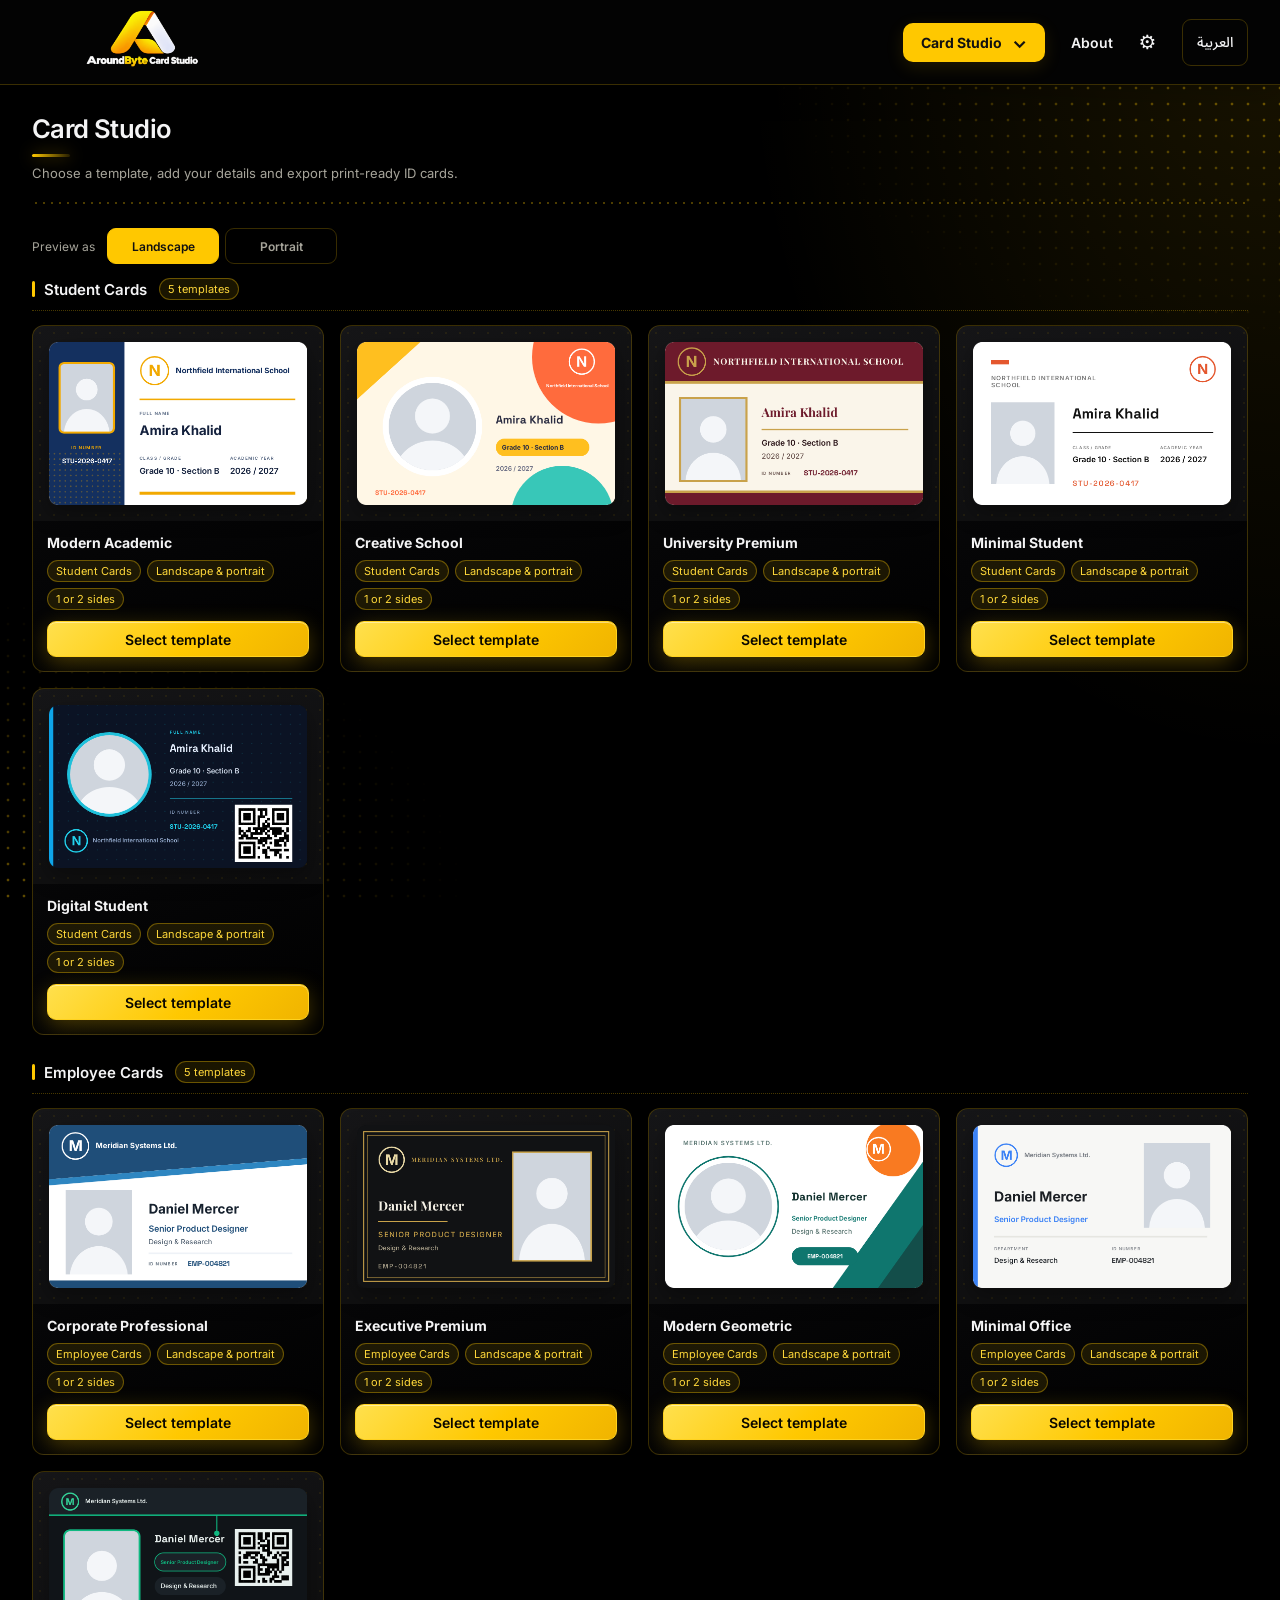
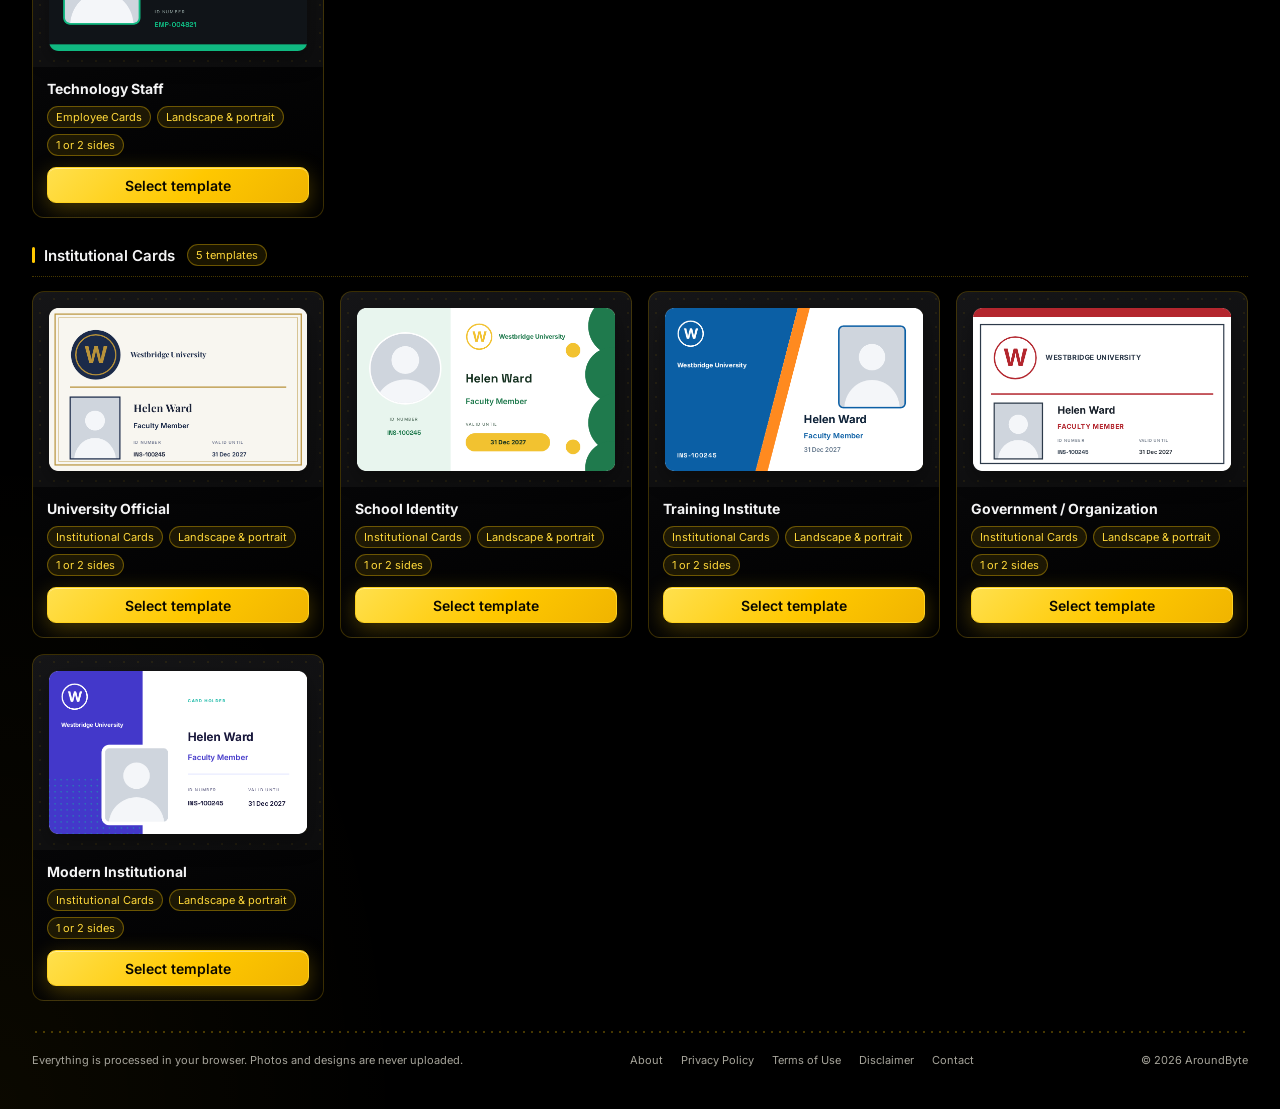
==== index.html @ 1f40f28d "Initial release of AroundByte Card Studio" ====
<!doctype html>
<html lang="en" dir="ltr">
<head>
<meta charset="utf-8">
<meta name="viewport" content="width=device-width,initial-scale=1">
<title>AroundByte Card Studio</title>
<meta name="description" content="Design professional student, employee and institutional ID cards in your browser. Export print-ready PDF and PNG at 300 DPI.">
<link rel="canonical" href="https://cardstudio.aroundbyte.com/">
<meta property="og:type" content="website"><meta property="og:site_name" content="AroundByte Card Studio">
<meta property="og:title" content="AroundByte Card Studio"><meta property="og:description" content="Design professional identity cards in your browser.">
<link rel="icon" href="assets/aroundbyte-mark.png">
<link rel="stylesheet" href="css/app.css">
<link rel="stylesheet" href="css/studio.css">
<script>try{var th=localStorage.getItem('abcs-theme');if(th)document.documentElement.dataset.theme=th;var lg=localStorage.getItem('abcs-lang');if(lg==='ar'){document.documentElement.lang='ar';document.documentElement.dir='rtl'}}catch(e){}</script>
</head>
<body>
<div class="app">
  <header class="site-header">
    <a class="brand" href="#gallery" aria-label="AroundByte Card Studio — Home">
      <img class="brand-logo" src="assets/aroundbyte-mark.png" alt="AroundByte Card Studio">
    </a>
    <nav class="primary-nav" aria-label="Main navigation">
      <details class="tools-dropdown" id="toolsDropdown">
        <summary id="menuLabel">Card Studio <span class="chevron" aria-hidden="true">⌄</span></summary>
        <nav id="nav" aria-label="Card Studio"></nav>
      </details>
      <a href="about.html" id="aboutNav">About</a>
      
      <a href="#settings" id="settingsNav" aria-label="Settings" title="Settings">⚙</a>
      <button id="lang" class="btn ghost"></button>
    </nav>
  </header>
  <main>
    <header class="top"><div class="top-copy"><h1 id="title"></h1><p id="desc"></p></div></header>
    <section id="view"></section>
    <footer class="app-footer">
      <span id="privacy"></span>
      <nav class="app-footer-links" aria-label="Legal and support">
        <a href="about.html" id="footerAbout">About</a>
        <a href="privacy.html" id="footerPrivacy">Privacy Policy</a>
        <a href="terms.html" id="footerTerms">Terms of Use</a>
        <a href="disclaimer.html" id="footerDisclaimer">Disclaimer</a>
        <a href="contact.html" id="footerContact">Contact</a>
      </nav>
      <span>© <span id="footerYear"></span> AroundByte</span>
    </footer>
  </main>
</div>
<dialog id="dlg"></dialog>
<div id="toast" role="status" aria-live="polite"></div>
<script src="vendor/qrcode.js"></script>
<script src="vendor/pdf-lib.min.js"></script>
<script src="vendor/jszip.min.js"></script>
<script type="module" src="js/app.js"></script>
</body>
</html>
---- css/app.css ----
/* ==========================================================================
   AroundByte design system (reused from AroundByte PDF) · Card Studio
   Identity: pure black + signature yellow + halftone dots (from the tool cards)
   Sections: 1 Fonts · 2 Tokens · 3 Base · 4 Layout · 5 Navigation · 6 Header
             7 Panels · 8 Forms & buttons · 9 Drop zone · 10 Lists & cards
             11 Home tiles · 12 Dialogs · 13 Image editor · 14 Footer
             15 Responsive · 16 Reduced motion
   ========================================================================== */

/* 1 · Fonts */
@font-face{font-family:Inter;font-weight:400;src:url(../assets/fonts/Inter-Regular.ttf)}
@font-face{font-family:Inter;font-weight:500;src:url(../assets/fonts/Inter-Medium.ttf)}
@font-face{font-family:Inter;font-weight:600;src:url(../assets/fonts/Inter-SemiBold.ttf)}
@font-face{font-family:Inter;font-weight:700;src:url(../assets/fonts/Inter-Bold.ttf)}
@font-face{font-family:"Noto Sans Arabic";font-weight:400;src:url(../assets/fonts/NotoSansArabic-Regular.ttf)}
@font-face{font-family:"Noto Sans Arabic";font-weight:500;src:url(../assets/fonts/NotoSansArabic-Medium.ttf)}
@font-face{font-family:"Noto Sans Arabic";font-weight:600;src:url(../assets/fonts/NotoSansArabic-SemiBold.ttf)}
@font-face{font-family:"Noto Sans Arabic";font-weight:700;src:url(../assets/fonts/NotoSansArabic-Bold.ttf)}

/* 2 · Tokens (dark = default, light = override) */
:root{
  --bg:#000;--s1:#08080a;--s2:#101012;
  --line:#23200f;--line-strong:#4a3f0c;
  --tx:#f4f4f5;--mu:#a6a49a;
  --y:#ffc800;--y-bright:#ffd83a;--yd:rgba(255,200,0,.07);
  --err:#ff6b6b;--ok:#5ad19a;
  --r:12px;--sp:8px;

  --gold-edge:rgba(255,200,0,.22);
  --gold-glow:rgba(255,200,0,.10);
  --dot:rgba(255,200,0,.55);
  --dot-soft:rgba(255,200,0,.32);
  --dots:radial-gradient(circle,var(--dot) 1.15px,transparent 1.7px);
  --dots-soft:radial-gradient(circle,var(--dot-soft) 1px,transparent 1.5px);

  --side-bg:#030303;
  --panel-bg:linear-gradient(160deg,#0d0d0f 0%,#050506 55%,#000 100%);
  --panel-shadow:0 18px 44px rgba(0,0,0,.55),inset 0 1px rgba(255,200,0,.05);
  --field-bg:#000;
  --btn-bg:linear-gradient(180deg,#141416,#0a0a0b);
  --btn-pri-fg:#0a0800;
  --list-bg:#000;
  --row-bg:#060607;
  --empty-bg:#030303;
  --card-bg:linear-gradient(150deg,#0e0e10,#030303);
  --thumb-bg:linear-gradient(145deg,#1a1a1d,#000);
  --dz-bg:#020202;
  --dz-bg-hover:#050400;
  --prog-bg:#17150a;
  --dialog-bg:#050506;
  --toast-bg:#0a0a0b;
  --backdrop:rgba(0,0,0,.82);
  --scroll:#4a3f0c;

  font-family:Inter,"Noto Sans Arabic",system-ui,sans-serif;
  font-size:14px;color:var(--tx);background:var(--bg);color-scheme:dark;
}
:root[data-theme=light]{
  --bg:#f6f6f7;--s1:#fff;--s2:#efeff1;--line:#dcdce0;--line-strong:#cdb96a;
  --tx:#16161a;--mu:#62626b;
  --y:#e6b000;--y-bright:#f2c200;--yd:#fff6d6;
  --gold-edge:rgba(190,140,0,.30);--gold-glow:rgba(255,200,0,.14);
  --dot:rgba(214,160,0,.50);--dot-soft:rgba(214,160,0,.28);
  --side-bg:linear-gradient(180deg,#fff,#f6f6f8 72%,#f1f1f4);
  --panel-bg:#fff;--panel-shadow:0 12px 32px rgba(0,0,0,.06);
  --field-bg:#fff;--btn-bg:linear-gradient(180deg,#fff,#f1f1f3);
  --list-bg:#fff;--row-bg:rgba(255,255,255,.75);--empty-bg:#fff;
  --card-bg:#fff;--thumb-bg:linear-gradient(145deg,#f0f0f2,#fff);
  --dz-bg:#fff;--dz-bg-hover:#fffbe8;--prog-bg:#ececef;
  --dialog-bg:#fff;--toast-bg:#fff;--backdrop:rgba(0,0,0,.45);--scroll:#cdb96a;
  color-scheme:light;
}

/* 3 · Base */
*{box-sizing:border-box;margin:0;scrollbar-color:var(--scroll) transparent}
html{background:var(--bg);scroll-behavior:smooth}
body{
  min-height:100vh;color:var(--tx);
  -webkit-font-smoothing:antialiased;text-rendering:optimizeLegibility;
  background:
    radial-gradient(ellipse 60% 40% at 100% 0%,var(--gold-glow),transparent 70%),
    radial-gradient(ellipse 45% 35% at 0% 100%,rgba(255,200,0,.045),transparent 70%),
    var(--bg);
}
/* halftone dots: top corner + bottom corner of the screen */
body::before,body::after{content:"";position:fixed;pointer-events:none;z-index:0;background-image:var(--dots);background-size:16px 16px}
body::before{
  top:0;right:0;width:min(520px,60vw);height:340px;
  -webkit-mask-image:radial-gradient(ellipse at 100% 0%,#000 0%,transparent 72%);
          mask-image:radial-gradient(ellipse at 100% 0%,#000 0%,transparent 72%);
}
body::after{
  bottom:0;left:0;width:min(460px,55vw);height:300px;opacity:.7;
  -webkit-mask-image:radial-gradient(ellipse at 0% 100%,#000 0%,transparent 72%);
          mask-image:radial-gradient(ellipse at 0% 100%,#000 0%,transparent 72%);
}
[dir=rtl] body::before{right:auto;left:0;-webkit-mask-image:radial-gradient(ellipse at 0% 0%,#000 0%,transparent 72%);mask-image:radial-gradient(ellipse at 0% 0%,#000 0%,transparent 72%)}
[dir=rtl] body::after{left:auto;right:0;-webkit-mask-image:radial-gradient(ellipse at 100% 100%,#000 0%,transparent 72%);mask-image:radial-gradient(ellipse at 100% 100%,#000 0%,transparent 72%)}
button,input,select,textarea{font:inherit}
button{-webkit-tap-highlight-color:transparent}
:focus-visible{outline:2px solid var(--y);outline-offset:2px}
::selection{background:rgba(255,200,0,.35);color:var(--tx)}
::-webkit-scrollbar{width:10px;height:10px}
::-webkit-scrollbar-thumb{background:var(--scroll);border-radius:99px;border:2px solid var(--bg)}
::-webkit-scrollbar-thumb:hover{background:var(--y)}

/* 4 · Layout */
.app{display:flex;flex-direction:column;min-height:100vh;position:relative;z-index:1;isolation:isolate}
main{width:100%;max-width:1800px;margin:0 auto;padding:20px clamp(18px,2.5vw,42px) 40px;min-width:0;display:flex;flex:1;flex-direction:column;min-height:0}
.site-header{position:relative;z-index:5;display:flex;align-items:center;justify-content:space-between;gap:24px;width:100%;padding:10px clamp(18px,2.5vw,42px);min-height:78px;background:var(--side-bg);border-bottom:1px solid var(--gold-edge);box-shadow:0 8px 28px rgba(0,0,0,.22)}
.brand{display:flex;align-items:center;flex:none;text-decoration:none;color:inherit}
.brand-logo{display:block;width:220px;max-width:27vw;height:auto;max-height:64px;object-fit:contain}
.primary-nav{display:flex;align-items:center;justify-content:flex-end;gap:clamp(12px,2vw,28px);min-width:0}
.primary-nav>a{color:var(--tx);text-decoration:none;font-weight:600;white-space:nowrap;transition:color .18s}
.primary-nav>a:hover{color:var(--y)}
.primary-nav #settingsNav{font-size:20px;line-height:1}
.primary-nav #lang{white-space:nowrap;border-color:var(--gold-edge)}
.tools-dropdown{position:relative;flex:none}
.tools-dropdown>summary{display:flex;align-items:center;gap:10px;list-style:none;cursor:pointer;padding:11px 18px;border-radius:10px;background:var(--y);color:#111;font-weight:700;white-space:nowrap;box-shadow:0 5px 18px rgba(255,200,0,.12)}
.tools-dropdown>summary::-webkit-details-marker{display:none}
.tools-dropdown[open]>summary{background:var(--y-bright)}
.chevron{font-size:19px;line-height:12px;transition:transform .18s}
.tools-dropdown[open] .chevron{transform:rotate(180deg)}
#nav{position:absolute;top:calc(100% + 12px);inset-inline-start:0;display:grid;grid-template-columns:repeat(4,minmax(150px,1fr));gap:5px;width:min(760px,calc(100vw - 36px));max-height:min(70vh,560px);overflow:auto;padding:12px;background:var(--s1);border:1px solid var(--gold-edge);border-radius:14px;box-shadow:0 22px 55px rgba(0,0,0,.62)}
#nav a{display:flex;align-items:center;gap:9px;min-width:0;padding:10px 11px;border:1px solid transparent;border-radius:9px;color:var(--mu);text-decoration:none;font-weight:500;transition:background .18s,color .18s,border-color .18s}
#nav a:hover{background:rgba(255,200,0,.07);border-color:rgba(255,200,0,.2);color:var(--tx)}
#nav a[aria-current=page]{color:var(--tx);background:linear-gradient(100deg,rgba(255,200,0,.15),rgba(255,200,0,.03));border-color:rgba(255,200,0,.55)}
#nav svg{width:18px;height:18px;flex:none}

#view{flex:1 0 auto;min-width:0}
.ad{min-height:90px;margin-bottom:16px}
.ad-top{
  display:flex;align-items:center;justify-content:center;
  width:100%;max-width:100%;min-width:0;height:90px;min-height:90px;
  margin:12px auto 16px;overflow:hidden;
}
.ad-top iframe{display:block;border:0;max-width:100%}
.work{display:grid;grid-template-columns:minmax(0,1fr) minmax(250px,288px);gap:18px;align-items:start}

/* 5 · Horizontal navigation (sidebar removed) */
/* 6 · Page header */
.top{
  position:relative;display:flex;justify-content:space-between;
  align-items:center;gap:16px;
  padding:8px 0 20px;margin-bottom:24px;
}
.top-copy{min-width:0}
.top::after{
  content:"";position:absolute;inset-inline:0;bottom:0;height:2px;opacity:.55;
  background-image:radial-gradient(circle,var(--dot) 1px,transparent 1.4px);background-size:8px 2px;
}
h1{font-size:clamp(22px,2vw,27px);font-weight:600;letter-spacing:-.6px;line-height:1.25}
.top h1::after{
  content:"";display:block;width:38px;height:3px;margin-top:9px;border-radius:99px;
  background:linear-gradient(90deg,var(--y),rgba(255,200,0,.15));box-shadow:0 0 16px rgba(255,200,0,.45);
}
.top p{color:var(--mu);font-size:13px;line-height:1.65;margin-top:6px;max-width:68ch}
.top .btn{border-color:var(--gold-edge)}
.top .btn:hover{border-color:var(--y);background:var(--yd);color:var(--y)}

/* 7 · Panels (workspace + side panel): black surface, gold hairline, corner dots */
.work>div:first-child,.panel{
  position:relative;overflow:hidden;
  background:var(--panel-bg);border:1px solid var(--gold-edge);box-shadow:var(--panel-shadow);
}
.work>div:first-child{min-width:0;padding:16px;border-radius:16px}
.panel{position:sticky;top:20px;display:flex;flex-direction:column;gap:15px;padding:18px;border-radius:14px}
.panel.plain{position:static;max-width:520px;padding:22px;gap:18px}
.work>div:first-child::after,.panel::after{
  content:"";position:absolute;top:0;inset-inline-end:0;width:190px;height:130px;pointer-events:none;z-index:0;
  background-image:var(--dots-soft);background-size:12px 12px;
  -webkit-mask-image:radial-gradient(ellipse at 100% 0%,#000,transparent 70%);
          mask-image:radial-gradient(ellipse at 100% 0%,#000,transparent 70%);
}
[dir=rtl] .work>div:first-child::after,[dir=rtl] .panel::after{
  -webkit-mask-image:radial-gradient(ellipse at 0% 0%,#000,transparent 70%);
          mask-image:radial-gradient(ellipse at 0% 0%,#000,transparent 70%);
}
.work>div:first-child>*,.panel>*{position:relative;z-index:1}
.panel h2{display:flex;align-items:center;gap:9px;font-size:13px;font-weight:600;letter-spacing:.1px}
.panel h2::before{content:"";width:3px;height:15px;flex:none;border-radius:99px;background:var(--y);box-shadow:0 0 14px rgba(255,200,0,.55)}
.prose{line-height:1.8}
.prose p{color:var(--mu)}
.prose p+p{margin-top:9px}
.prose b{color:var(--tx)}
.prose a{color:var(--y)}
.prose>img{padding:8px;border:1px solid var(--gold-edge);border-radius:15px;background:var(--yd)}

/* 8 · Forms & buttons */
label{display:flex;flex-direction:column;gap:7px;color:var(--mu);font-size:12px;font-weight:500}
input,select{
  min-width:0;min-height:38px;padding:8px 10px;
  background:var(--field-bg);color:var(--tx);
  border:1px solid var(--line-strong);border-radius:9px;
  transition:border-color .18s ease,box-shadow .18s ease;
}
input:hover,select:hover{border-color:rgba(255,200,0,.45)}
input:focus,select:focus{outline:none;border-color:var(--y);box-shadow:0 0 0 3px rgba(255,200,0,.16)}
input[type=range]{padding:0;min-height:0;background:transparent;box-shadow:none;accent-color:var(--y)}
input[type=checkbox]{width:16px;height:16px;min-height:0;accent-color:var(--y);cursor:pointer}
label.check-row{display:flex;flex-direction:row;align-items:center;gap:9px;cursor:pointer;color:var(--mu)}
label.check-row input[type=checkbox]{flex:none;margin:0}
.two{display:grid;grid-template-columns:1fr 1fr;gap:10px}
.btn{
  min-height:36px;padding:8px 14px;
  background:var(--btn-bg);color:var(--tx);
  border:1px solid var(--line-strong);border-radius:9px;
  font-weight:500;cursor:pointer;
  transition:transform .18s ease,background .18s ease,border-color .18s ease,box-shadow .18s ease,color .18s ease;
}
.btn:hover:not(:disabled){border-color:var(--y);background:var(--yd);color:var(--y-bright);transform:translateY(-1px)}
.btn.ghost{background:transparent}
.btn.pri{
  background:linear-gradient(135deg,#ffe04d 0%,#ffc800 55%,#f0b400 100%);
  color:var(--btn-pri-fg);border-color:#ffd21f;font-weight:600;
  box-shadow:0 6px 22px rgba(255,200,0,.28),inset 0 1px rgba(255,255,255,.45);
}
.btn.pri:hover:not(:disabled){color:var(--btn-pri-fg);background:linear-gradient(135deg,#ffeb7a,#ffd42b 55%,#ffc800);box-shadow:0 8px 30px rgba(255,200,0,.42)}
.btn:disabled{opacity:.45;cursor:not-allowed;filter:saturate(.55)}
.icon{display:grid;place-items:center;width:30px;height:30px;background:none;border:1px solid transparent;border-radius:8px;color:var(--mu);cursor:pointer;transition:all .16s ease}
.icon:hover:not(:disabled){border-color:rgba(255,200,0,.35);background:rgba(255,200,0,.10);color:var(--y)}
.icon:disabled{opacity:.3}
.icon svg{width:16px;height:16px}
.tag{font-size:11px;padding:3px 8px;border-radius:99px;border:1px solid rgba(255,200,0,.35);background:rgba(255,200,0,.10);color:var(--y-bright)}
:root[data-theme=light] .tag{color:#8a6500}
.prog{height:5px;background:var(--prog-bg);border-radius:99px;overflow:hidden}
.prog i{display:block;height:100%;width:0;border-radius:99px;background:linear-gradient(90deg,#f1b900,var(--y-bright));box-shadow:0 0 14px rgba(255,200,0,.55);transition:width .15s}
.pt{font-size:11px;line-height:1.6;color:var(--mu)}

/* 9 · Drop zone: dotted gold field */
.dz{
  position:relative;overflow:hidden;padding:30px 22px 26px;
  border:1.5px dashed rgba(255,200,0,.38);border-radius:14px;
  background:radial-gradient(ellipse at 50% 0%,rgba(255,200,0,.10),transparent 62%),var(--dz-bg);
  text-align:center;color:var(--mu);cursor:pointer;
  transition:border-color .2s ease,background .2s ease,box-shadow .2s ease,transform .2s ease;
}
.dz::before{
  content:"↑";position:relative;z-index:1;display:grid;place-items:center;
  width:42px;height:42px;margin:0 auto 13px;
  border:1px solid rgba(255,200,0,.6);border-radius:13px;
  color:var(--y);font-size:25px;font-weight:500;line-height:1;
  background:linear-gradient(145deg,rgba(255,200,0,.15),rgba(255,200,0,.03));
  box-shadow:0 0 26px rgba(255,200,0,.22),inset 0 1px rgba(255,255,255,.06);
}
.dz::after{
  content:"";position:absolute;inset:0;pointer-events:none;opacity:.55;
  background-image:var(--dots-soft);background-size:15px 15px;
  -webkit-mask-image:radial-gradient(ellipse at 50% 0%,#000,transparent 70%);
          mask-image:radial-gradient(ellipse at 50% 0%,#000,transparent 70%);
}
.dz>*{position:relative;z-index:1}
.dz:hover,.dz.over{border-color:var(--y);background:radial-gradient(ellipse at 50% 0%,rgba(255,200,0,.18),transparent 66%),var(--dz-bg-hover);box-shadow:0 0 34px rgba(255,200,0,.14)}
.dz:hover::after,.dz.over::after{opacity:.95}
.dz:active{transform:scale(.997)}
.dz strong{display:block;color:var(--tx);font-size:14px;line-height:1.55;margin-bottom:4px}

/* 10 · Lists, rows, page cards */
.bar{display:flex;flex-wrap:wrap;gap:8px;align-items:center;margin:16px 0 10px;color:var(--mu);font-size:12px}
.bar .sp{flex:1}
.bar .btn{min-height:32px;padding:6px 10px;font-size:12px}
.list{display:flex;flex-direction:column;overflow:hidden;background:var(--list-bg);border:1px solid var(--gold-edge);border-radius:12px}
.row{display:flex;align-items:center;gap:10px;min-width:0;padding:10px 11px;background:var(--row-bg);border-bottom:1px solid rgba(255,200,0,.10);transition:background .16s ease}
.row:last-child{border-bottom:0}
.row:hover{background:rgba(255,200,0,.04)}
.row[draggable=true]{cursor:grab}
.row.drag{opacity:.4}
.row.over{box-shadow:inset 0 2px 0 var(--y)}
.row img{width:44px;height:44px;object-fit:cover;border-radius:7px;background:var(--bg);border:1px solid rgba(255,200,0,.12)}
.row .num{width:22px;font-size:12px;color:var(--mu);font-variant-numeric:tabular-nums;text-align:center}
.meta{flex:1;min-width:0}
.meta b{display:block;font-size:12px;font-weight:500;overflow:hidden;text-overflow:ellipsis;white-space:nowrap}
.meta small{display:block;margin-top:2px;font-size:11px;line-height:1.6;color:var(--mu)}
.empty{padding:28px;text-align:center;line-height:1.7;color:var(--mu);background:var(--empty-bg);border:1px dashed rgba(255,200,0,.22);border-radius:12px}
.grid{display:grid;grid-template-columns:repeat(auto-fill,minmax(142px,1fr));gap:14px}
.card{
  position:relative;min-width:0;display:flex;flex-direction:column;gap:8px;padding:9px;
  background:var(--card-bg);border:1px solid rgba(255,200,0,.14);border-radius:12px;
  box-shadow:0 6px 18px rgba(0,0,0,.18);
  transition:border-color .18s ease,background .18s ease,box-shadow .18s ease,transform .18s ease;
}
.card[draggable=true]{cursor:grab}
.card:hover{border-color:rgba(255,200,0,.6);transform:translateY(-1px);box-shadow:0 10px 28px rgba(0,0,0,.4),0 0 22px rgba(255,200,0,.10)}
.card.on{border-color:var(--y);background:linear-gradient(150deg,rgba(255,200,0,.12),transparent 70%),var(--card-bg);box-shadow:0 0 0 1px rgba(255,200,0,.25),0 0 28px rgba(255,200,0,.14)}
.th{display:grid;place-items:center;aspect-ratio:3/4;min-height:100px;overflow:hidden;background:var(--thumb-bg);border:1px solid rgba(255,200,0,.10);border-radius:8px}
.th img{max-width:100%;max-height:100%;object-fit:contain;filter:drop-shadow(0 3px 5px rgba(0,0,0,.3));transition:transform .2s}
.cf{display:flex;align-items:center;gap:8px;min-height:28px}
.cf span{flex:1;font-size:12px;color:var(--mu);font-variant-numeric:tabular-nums}

/* 11 · Home tiles — artwork carries its own gold frame */
.tiles{display:grid;grid-template-columns:repeat(2,minmax(0,1fr));gap:16px}
.tile{
  display:flex;flex-direction:column;gap:6px;padding:16px;
  background:var(--s1);border:1px solid rgba(255,200,0,.18);border-radius:var(--r);
  color:var(--tx);text-decoration:none;transition:border-color .2s ease,box-shadow .2s ease;
}
.tile:hover{border-color:var(--y)}
.tile svg{width:22px;height:22px;color:var(--y)}
.tile span{color:var(--mu)}
.tile.tool-tile{
  position:relative;display:block;min-width:0;padding:0;overflow:hidden;isolation:isolate;
  background:#000;border:1px solid rgba(255,200,0,.28);border-radius:15px;
  box-shadow:0 14px 36px rgba(0,0,0,.55),0 0 0 1px rgba(255,200,0,.04);
}
.tile.tool-tile::after{content:"";position:absolute;inset:0;pointer-events:none;border-radius:inherit;box-shadow:inset 0 0 0 1px rgba(255,200,0,.08)}
.tile.tool-tile:hover{border-color:var(--y);box-shadow:0 18px 46px rgba(0,0,0,.65),0 0 34px rgba(255,200,0,.22),0 0 0 1px rgba(255,200,0,.35)}
.tile.tool-tile:focus-visible{outline:2px solid var(--y);outline-offset:3px}
.tile-art{display:block;width:100%;aspect-ratio:2.32/1;object-fit:cover;object-position:center;background:#000;transition:transform .45s cubic-bezier(.2,.7,.2,1),filter .3s ease}
.tile.tool-tile:hover .tile-art{transform:scale(1.025);filter:saturate(1.1) brightness(1.06)}

/* 12 · Dialogs & toast */
dialog{
  width:min(860px,94vw);padding:0;
  background:var(--dialog-bg);color:var(--tx);
  border:1px solid rgba(255,200,0,.35);border-radius:16px;
  box-shadow:0 30px 90px rgba(0,0,0,.7),0 0 40px rgba(255,200,0,.08);
}
dialog::backdrop{background:var(--backdrop);backdrop-filter:blur(3px)}
dialog iframe{display:block;width:100%;height:68vh;border:0;background:#fff}
.dh{display:flex;align-items:center;gap:12px;padding:15px 18px;background:linear-gradient(100deg,rgba(255,200,0,.10),transparent 60%),var(--dialog-bg);border-bottom:1px solid rgba(255,200,0,.2)}
.dh b{flex:1;font-size:13px;line-height:1.6}
.db{padding:20px;line-height:1.7}
.db p{margin-bottom:16px;color:var(--mu)}
#toast{
  position:fixed;inset-block-end:20px;inset-inline-start:50%;z-index:9;max-width:90vw;
  transform:translate(-50%,20px);padding:10px 16px;
  background:var(--toast-bg);border:1px solid rgba(255,200,0,.35);border-radius:12px;
  box-shadow:0 14px 40px rgba(0,0,0,.45);backdrop-filter:blur(12px);
  opacity:0;pointer-events:none;transition:.2s;
}
#toast.show{opacity:1;transform:translate(-50%,0)}
#toast.err{border-color:rgba(255,107,107,.55)}
#toast.ok{border-color:rgba(90,209,154,.55)}

/* 13 · Image crop editor */
dialog.abie-dialog{width:min(920px,96vw);max-width:96vw;max-height:92vh;padding:0;overflow:auto}
.abie-head{display:flex;align-items:center;gap:12px;padding:14px 18px;border-bottom:1px solid rgba(255,200,0,.2)}
.abie-head b{font-size:14px}
.abie-filename{flex:1;min-width:0;overflow:hidden;text-overflow:ellipsis;white-space:nowrap;color:var(--mu);font-size:12px}
.abie-body{display:flex;flex-direction:column;gap:14px;padding:14px}
.abie-stage-wrap{
  display:grid;place-items:center;min-height:220px;max-height:58vh;overflow:auto;padding:12px;
  background:var(--bg);background-image:var(--dots-soft);background-size:18px 18px;
  border:1px solid var(--gold-edge);border-radius:var(--r);
}
.abie-stage{position:relative;display:block;flex:none;line-height:0;touch-action:none;user-select:none}
.abie-stage canvas{display:block;max-width:none;pointer-events:none}
.abie-crop{position:absolute;box-sizing:border-box;border:2px solid var(--y);background:rgba(255,200,0,.07);box-shadow:0 0 18px rgba(255,200,0,.35);cursor:move;touch-action:none;user-select:none}
.abie-crop i{position:absolute;display:block;width:12px;height:12px;border:2px solid #171717;border-radius:3px;background:var(--y);z-index:2}
.abie-crop i[data-handle="nw"]{left:0;top:0;transform:translate(-50%,-50%);cursor:nw-resize}
.abie-crop i[data-handle="n"]{left:50%;top:0;transform:translate(-50%,-50%);cursor:n-resize}
.abie-crop i[data-handle="ne"]{right:0;top:0;transform:translate(50%,-50%);cursor:ne-resize}
.abie-crop i[data-handle="e"]{right:0;top:50%;transform:translate(50%,-50%);cursor:e-resize}
.abie-crop i[data-handle="se"]{right:0;bottom:0;transform:translate(50%,50%);cursor:se-resize}
.abie-crop i[data-handle="s"]{left:50%;bottom:0;transform:translate(-50%,50%);cursor:s-resize}
.abie-crop i[data-handle="sw"]{left:0;bottom:0;transform:translate(-50%,50%);cursor:sw-resize}
.abie-crop i[data-handle="w"]{left:0;top:50%;transform:translate(-50%,-50%);cursor:w-resize}
.abie-controls{display:flex;flex-direction:column;gap:12px}
.abie-tools{display:flex;flex-wrap:wrap;gap:8px}
.abie-controls p{font-size:12px;color:var(--mu);line-height:1.6}
.abie-footer{display:flex;justify-content:flex-end;gap:8px}
.abie-edit-btn{padding:5px 9px;font-size:12px;white-space:nowrap}

/* 14 · Footer: dotted gold rule */
.app-footer{
  position:relative;margin-top:30px;padding-top:20px;
  display:flex;justify-content:space-between;align-items:center;flex-wrap:wrap;gap:12px;
  color:var(--mu);font-size:11px;
}
.app-footer::before{
  content:"";position:absolute;top:0;inset-inline:0;height:2px;opacity:.5;
  background-image:radial-gradient(circle,var(--dot) 1px,transparent 1.4px);background-size:8px 2px;
}
.app-footer-links{display:flex;flex-wrap:wrap;gap:10px 18px}
.app-footer a{padding:2px 0;color:var(--mu);text-decoration:none;transition:color .15s}
.app-footer a:hover{color:var(--y);text-shadow:0 0 16px rgba(255,200,0,.45)}

/* 15 · Responsive */
@media(min-width:1250px){.tiles{grid-template-columns:repeat(4,minmax(0,1fr));gap:14px}}
@media(max-width:1100px){.work{grid-template-columns:minmax(0,1fr) 260px;gap:14px}.work>div:first-child{padding:13px}}
@media(max-width:900px){
  .site-header{align-items:flex-start;flex-direction:column;gap:10px;padding:10px 16px}
  .brand-logo{width:190px;max-width:52vw;max-height:54px}
  .primary-nav{width:100%;justify-content:flex-start;flex-wrap:wrap;gap:10px 18px}
  #nav{grid-template-columns:repeat(3,minmax(130px,1fr));width:min(680px,calc(100vw - 32px))}
  main{padding:16px;min-height:0}
  .work{grid-template-columns:minmax(0,1fr)}
  .work>div:first-child{padding:14px}
  .panel{position:static}
  .tiles{gap:12px}
  body::after{left:0}[dir=rtl] body::after{right:0}
  .top::after{opacity:.4}
}
@media(max-width:560px){
  .site-header{padding:9px 12px}
  .primary-nav{gap:9px 14px;font-size:12px}
  .tools-dropdown>summary{padding:8px 11px;font-size:12px}
  #nav{grid-template-columns:repeat(2,minmax(0,1fr));gap:3px;padding:8px}
  #nav a{padding:9px 7px;font-size:12px;gap:6px}
  main{padding:14px 12px 28px}
  .top{align-items:flex-start;gap:10px;margin-bottom:18px}
  .top .btn{flex:none;padding:7px 10px;font-size:12px}
  .top p{font-size:12px}
  .work{gap:12px}
  .work>div:first-child{padding:10px;border-radius:13px}
  .panel{padding:14px;border-radius:13px}
  .dz{padding:24px 14px 20px}
  .grid{grid-template-columns:repeat(2,minmax(0,1fr));gap:10px}
  .card{padding:7px}
  .th{min-height:85px}
  .tiles{grid-template-columns:1fr;gap:12px}
  .tile-art{aspect-ratio:2.4/1}
  .app-footer{align-items:flex-start}
  .app-footer-links{gap:8px 13px}
  body::before{height:220px;width:70vw}body::after{display:none}
  .abie-body{padding:9px}.abie-tools{gap:6px}.abie-tools .btn{padding:7px 9px;font-size:12px}
  .abie-stage-wrap{min-height:180px;padding:8px}.abie-edit-btn{padding:5px 7px}
}

/* 16 · Reduced motion */
@media(prefers-reduced-motion:reduce){
  html{scroll-behavior:auto}
  *{transition:none!important}
}


/* Brand logo is a transparent PNG; no background, border, or shadow is applied. */
.brand .brand-logo{border:0;border-radius:0;box-shadow:none}

/* Text-only tool tiles for newly added PDF utilities */
.tile.tool-tile-text{min-height:118px;justify-content:center;padding:18px;background:linear-gradient(135deg,rgba(255,200,0,.10),transparent 65%),#080808}
.tile-copy{display:flex;flex-direction:column;gap:8px}.tile-copy b{color:var(--tx);font-size:14px}.tile-copy small{color:var(--mu);font-size:12px;line-height:1.6}

/* Local PDF signature controls */
.sign-pad{margin-top:18px;padding:14px;border:1px solid var(--line);border-radius:14px;background:var(--panel)}
.sign-pad canvas{display:block;width:100%;height:170px;border:1px dashed var(--line-strong);border-radius:10px;background:#fff;touch-action:none;cursor:crosshair}



.muted{color:var(--mu);font-size:12px;line-height:1.7}

.redact-canvas-wrap{max-width:920px;max-height:72vh;overflow:auto;padding:10px;border:1px solid var(--line);border-radius:12px;background:#242424}
#preview{display:block;width:100%;height:auto;max-width:100%;background:#fff;touch-action:none;cursor:crosshair}

/* Crop PDF interactive page frame */
.crop-stage{position:relative;width:min(100%,760px);margin:18px auto 8px;overflow:hidden;border:1px solid var(--line-strong);border-radius:12px;background:#222;box-shadow:0 12px 30px rgba(0,0,0,.22)}
.crop-stage canvas{display:block;width:100%;height:auto;max-width:100%;background:#fff;cursor:default}
.crop-frame{position:absolute;left:8%;top:8%;width:84%;height:84%;border:2px solid var(--y);box-shadow:0 0 0 9999px rgba(0,0,0,.48),inset 0 0 0 1px rgba(255,255,255,.3);cursor:move;touch-action:none}
.crop-frame i{position:absolute;display:block;width:12px;height:12px;border:2px solid #1e1f22;border-radius:50%;background:var(--y);z-index:2;touch-action:none}
.crop-frame i[data-edge=nw]{left:-7px;top:-7px;cursor:nwse-resize}.crop-frame i[data-edge=ne]{right:-7px;top:-7px;cursor:nesw-resize}.crop-frame i[data-edge=sw]{left:-7px;bottom:-7px;cursor:nesw-resize}.crop-frame i[data-edge=se]{right:-7px;bottom:-7px;cursor:nwse-resize}
.crop-frame i[data-edge=n]{left:calc(50% - 6px);top:-7px;cursor:ns-resize}.crop-frame i[data-edge=s]{left:calc(50% - 6px);bottom:-7px;cursor:ns-resize}.crop-frame i[data-edge=w]{left:-7px;top:calc(50% - 6px);cursor:ew-resize}.crop-frame i[data-edge=e]{right:-7px;top:calc(50% - 6px);cursor:ew-resize}
.crop-work .panel .two{gap:10px}.crop-work .panel label{min-width:0}.crop-work .panel input[type=number]{min-width:0}


/* Add PDF Border preview */
.border-preview{width:min(100%,360px);aspect-ratio:3/4;margin:20px auto 10px;padding:18px;background:#f4f0e6;border:1px solid var(--line-strong);border-radius:12px;box-shadow:0 10px 28px rgba(0,0,0,.22)}
.border-preview-inner{position:relative;width:100%;height:100%;border:var(--border-width,2px) solid var(--border-color,#ffc400);background:#fff;box-sizing:border-box}
.border-preview-inner:before,.border-preview-inner:after{content:"";position:absolute;pointer-events:none}
.border-preview-inner.preset-double:after,.border-preview-inner.preset-geometric:after,.border-preview-inner.preset-artdeco:after,.border-preview-inner.preset-botanical:after,.border-preview-inner.preset-certificate:after,.border-preview-inner.preset-ornate:after{inset:7px;border:1px solid var(--border-color)}
.border-preview-inner.preset-minimal{border:0;background:linear-gradient(var(--border-color),var(--border-color)) left top/34% var(--border-width) no-repeat,linear-gradient(var(--border-color),var(--border-color)) left top/var(--border-width) 25% no-repeat,linear-gradient(var(--border-color),var(--border-color)) right bottom/34% var(--border-width) no-repeat,linear-gradient(var(--border-color),var(--border-color)) right bottom/var(--border-width) 25% no-repeat}
.border-preview-inner.preset-corner{border:0;background:linear-gradient(var(--border-color),var(--border-color)) left top/28% var(--border-width) no-repeat,linear-gradient(var(--border-color),var(--border-color)) left top/var(--border-width) 20% no-repeat,linear-gradient(var(--border-color),var(--border-color)) right top/28% var(--border-width) no-repeat,linear-gradient(var(--border-color),var(--border-color)) right top/var(--border-width) 20% no-repeat,linear-gradient(var(--border-color),var(--border-color)) left bottom/28% var(--border-width) no-repeat,linear-gradient(var(--border-color),var(--border-color)) left bottom/var(--border-width) 20% no-repeat,linear-gradient(var(--border-color),var(--border-color)) right bottom/28% var(--border-width) no-repeat,linear-gradient(var(--border-color),var(--border-color)) right bottom/var(--border-width) 20% no-repeat}
.border-preview-inner.preset-rounded{border-radius:16px}.border-preview-inner.preset-dotted{border-style:dotted}.border-preview-inner.preset-dashed{border-style:dashed}.border-preview-inner.preset-geometric{outline:1px solid var(--border-color);outline-offset:4px}.border-preview-inner.preset-artdeco:before{inset:14px;border:1px solid var(--border-color);clip-path:polygon(0 0,100% 0,100% 100%,0 100%)}.border-preview-inner.preset-botanical:before{inset:14px;border:1px dotted var(--border-color);border-radius:24px}.border-preview-inner.preset-certificate{outline:1px solid var(--border-color);outline-offset:4px}.border-preview-inner.preset-ornate{border-style:double}
.border-work .panel .two{gap:10px}.border-work .panel label{min-width:0}.border-work input[type=color]{height:42px;padding:4px}.border-work select,.border-work input{min-width:0}

/* AROUNDBYTE TOOL ARTICLE */
.tool-article {
  margin: 22px 0 10px;
  color: var(--tx);
}

.tool-article-toggle {
  display: flex;
  align-items: center;
  justify-content: center;
  gap: 10px;
  width: 100%;
  min-height: 48px;
  border: 1px solid var(--gold-edge);
  border-radius: 12px;
  font-weight: 700;
}

.tool-article-toggle:hover {
  border-color: var(--y);
}

.tool-article-chevron {
  display: inline-block;
  transition: transform .2s ease;
}

.tool-article.is-expanded .tool-article-chevron {
  transform: rotate(180deg);
}

.tool-article-content {
  margin-top: 14px;
  padding: clamp(18px, 3vw, 30px);
  border: 1px solid var(--gold-edge);
  border-radius: 14px;
  background: var(--panel-bg);
  line-height: 1.85;
}

.tool-article-content[hidden] {
  display: none !important;
}

.tool-article-content article {
  max-width: 900px;
  margin-inline: auto;
}

.tool-article-content h2 {
  margin: 0 0 12px;
  color: var(--tx);
  font-size: clamp(1.25rem, 2.5vw, 1.65rem);
  line-height: 1.4;
}

.tool-article-content h3 {
  margin: 25px 0 9px;
  color: var(--tx);
  font-size: 1.05rem;
  line-height: 1.5;
}

.tool-article-content p {
  margin: 0;
  color: var(--mu);
}

.tool-article-content .tool-article-intro {
  margin-bottom: 20px;
}

.tool-article-content ul,
.tool-article-content ol {
  margin: 8px 0 0;
  padding-inline-start: 25px;
  color: var(--mu);
}

.tool-article-content li {
  padding-inline-start: 4px;
  margin: 5px 0;
}

.tool-article-content li strong {
  color: var(--tx);
}

.tool-article-faqs {
  display: grid;
  gap: 9px;
  margin-top: 10px;
}

.tool-article-faq {
  padding: 12px 15px;
  border: 1px solid var(--gold-edge);
  border-radius: 10px;
  background: var(--bg, transparent);
}

.tool-article-faq summary {
  color: var(--tx);
  font-weight: 650;
  cursor: pointer;
}

.tool-article-faq p {
  padding-top: 9px;
}

.tool-article-note {
  margin-top: 24px;
  padding: 15px 17px;
  border-inline-start: 3px solid var(--y);
  border-radius: 8px;
  background: var(--panel-bg);
}

.tool-article-note h3 {
  margin: 0 0 5px;
}

@media (max-width: 600px) {
  .tool-article {
    margin-top: 16px;
  }

  .tool-article-content {
    padding: 16px;
  }

  .tool-article-content h3 {
    margin-top: 21px;
  }
}
---- css/studio.css ----
/* Card Studio — additions on top of the shared AroundByte design system (app.css) */
@font-face{font-family:"Playfair Display";font-weight:600;src:url(../assets/fonts/playfair-display-latin-600-normal.woff2)}
@font-face{font-family:"Playfair Display";font-weight:700;src:url(../assets/fonts/playfair-display-latin-700-normal.woff2)}
@font-face{font-family:"Space Grotesk";font-weight:500;src:url(../assets/fonts/space-grotesk-latin-500-normal.woff2)}
@font-face{font-family:"Space Grotesk";font-weight:700;src:url(../assets/fonts/space-grotesk-latin-700-normal.woff2)}
.brand{gap:12px}.brand-icon{width:42px;height:42px;display:block;object-fit:contain}
.brand-name{font-size:21px;font-weight:700;letter-spacing:-.2px;white-space:nowrap;color:var(--tx,#f4f4f5)}.brand-name b{color:var(--y);font-weight:700}
@media(max-width:700px){.brand-name{font-size:16px}.brand-icon{width:36px;height:36px}}@media(max-width:520px){.brand-name{display:none}}
#nav{display:grid;grid-template-columns:repeat(3,minmax(150px,1fr));gap:6px;min-width:520px}
#nav a{display:flex;align-items:center;gap:10px;padding:10px 12px;border-radius:9px;color:inherit;text-decoration:none;font-size:13px;font-weight:500}
#nav a svg{width:18px;height:18px;flex:none;color:var(--y)}#nav a:hover,#nav a.on{background:var(--yd);color:var(--y-bright)}
@media(max-width:700px){#nav{grid-template-columns:1fr;min-width:0}}
.work{grid-template-columns:minmax(0,1fr) minmax(300px,360px)}
@media(max-width:900px){.work{grid-template-columns:1fr}.panel{position:static}}
.seg{display:flex;gap:6px;flex-wrap:wrap}.seg button{flex:1;min-height:36px;padding:7px 10px;border-radius:9px;border:1px solid var(--gold-edge,rgba(255,200,0,.22));background:transparent;color:var(--mu);font:inherit;font-size:12px;font-weight:600;cursor:pointer}
.seg button:hover{border-color:var(--y);color:var(--y-bright)}.seg button.on{background:var(--y);border-color:var(--y);color:#111}
.gal-bar{display:flex;flex-wrap:wrap;gap:12px;align-items:center;margin-bottom:6px;color:var(--mu);font-size:12px}.gal-bar .seg{width:230px}
.cat{margin-top:26px}.cat:first-of-type{margin-top:14px}
.cat-head{display:flex;align-items:center;gap:12px;padding-bottom:10px;margin-bottom:14px;border-bottom:1px dotted rgba(255,200,0,.28)}
.cat-head h2{font-size:15px;font-weight:600;display:flex;align-items:center;gap:9px}.cat-head h2::before{content:"";width:3px;height:16px;border-radius:99px;background:var(--y)}
.tpl-grid{display:grid;grid-template-columns:repeat(auto-fill,minmax(250px,1fr));gap:16px}
.tpl{display:flex;flex-direction:column;border:1px solid var(--gold-edge,rgba(255,200,0,.22));border-radius:12px;background:var(--panel-bg,#101012);overflow:hidden;transition:border-color .15s,transform .15s}
.tpl:hover{border-color:var(--y);transform:translateY(-2px)}
.tpl-prev{display:flex;align-items:center;justify-content:center;padding:16px;min-height:190px;background:radial-gradient(circle,rgba(255,200,0,.07) 1px,transparent 1.5px) 0 0/14px 14px,rgba(128,128,128,.08)}
.tpl-prev canvas{max-width:100%;max-height:170px;width:auto;height:auto;border-radius:6px;box-shadow:0 8px 22px rgba(0,0,0,.35)}
.tpl-body{display:flex;flex-direction:column;gap:9px;padding:13px 14px 14px}.tpl-body b{font-size:14px}.tpl-tags{display:flex;flex-wrap:wrap;gap:6px}.tpl-body .btn{margin-top:2px}
.opts{display:grid;grid-template-columns:1fr 1fr;gap:10px;margin-bottom:16px}
.opt{position:relative;flex-direction:column;gap:6px;padding:12px;border:1px solid var(--gold-edge,rgba(255,200,0,.22));border-radius:10px;cursor:pointer;color:var(--tx)}
.opt input{position:absolute;opacity:0}.opt b{font-size:13px}.opt span{font-size:11.5px;color:var(--mu);line-height:1.5}.opt:has(input:checked){border-color:var(--y);background:var(--yd)}.opt:has(input:focus-visible){box-shadow:0 0 0 3px rgba(255,200,0,.25)}
.opt i{display:block;border:2px solid var(--y);border-radius:3px;margin-bottom:2px}.opt i.l{width:40px;height:26px}.opt i.p{width:26px;height:40px}.opt i.s1,.opt i.s2{width:34px;height:22px}.opt i.s2{box-shadow:6px 6px 0 -1px var(--y)}
dialog.studio{width:min(560px,94vw);max-width:94vw;max-height:92vh;padding:0;overflow:auto}dialog.studio.wide{width:min(900px,96vw)}
.ed-bar{display:flex;flex-wrap:wrap;gap:10px;align-items:center;margin-bottom:12px;font-size:12px;color:var(--mu)}.ed-bar .seg{width:200px}.ed-bar .sp{flex:1}.ed-bar input[type=range]{width:120px}
.stage{display:flex;align-items:center;justify-content:center;overflow:auto;padding:26px 14px;min-height:300px;border-radius:12px;background:radial-gradient(circle,rgba(255,200,0,.10) 1px,transparent 1.5px) 0 0/16px 16px,rgba(128,128,128,.10);border:1px solid rgba(255,200,0,.12)}
.stage canvas{display:block;flex:none;border-radius:calc(var(--w,85.6)*0);box-shadow:0 14px 40px rgba(0,0,0,.45)}
.cfg{margin-top:10px;font-size:12px;color:var(--mu);text-align:center}
.panel .sec{display:flex;flex-direction:column;gap:10px;padding-top:14px;border-top:1px dotted rgba(255,200,0,.25)}.panel .sec:first-child{padding-top:0;border:0}
.panel .sec>small,.hint{font-size:11.5px;line-height:1.5;color:var(--mu)}.hint.warn{color:#ffb454}
.sw{display:flex;gap:8px;flex-wrap:wrap}.sw button{width:46px;height:30px;border-radius:8px;border:2px solid transparent;padding:0;cursor:pointer;display:flex;overflow:hidden;box-shadow:0 0 0 1px rgba(128,128,128,.4)}.sw button i{flex:1}.sw button.on{border-color:var(--y);box-shadow:0 0 0 2px rgba(255,200,0,.35)}
textarea{font:inherit;color:inherit;background:var(--field-bg,transparent);border:1px solid var(--gold-edge,rgba(255,200,0,.22));border-radius:9px;padding:9px 11px;min-height:64px;resize:vertical}textarea:focus{outline:none;border-color:var(--y);box-shadow:0 0 0 3px rgba(255,200,0,.16)}
.req-star{color:var(--y)}.cf-row{display:grid;grid-template-columns:1fr 1fr auto;gap:6px;align-items:center}.cf-row .btn{min-height:36px;padding:6px 10px}
.file-btn{position:relative;overflow:hidden}.file-btn input{position:absolute;inset:0;opacity:0;cursor:pointer;font-size:0}
.row2{display:flex;gap:8px}.row2>*{flex:1}
.sheet-prev{display:flex;gap:14px;flex-wrap:wrap;justify-content:center;margin:14px 0}.sheet-prev figure{margin:0;text-align:center;font-size:11px;color:var(--mu)}.sheet-prev canvas{display:block;margin-bottom:5px;background:#fff;border-radius:3px;box-shadow:0 6px 18px rgba(0,0,0,.4);max-width:100%}
.err{color:#ff8b8b;font-size:12px;line-height:1.5;margin:8px 0}
.dgrid{display:grid;grid-template-columns:repeat(auto-fill,minmax(230px,1fr));gap:16px}
.dcard{display:flex;flex-direction:column;border:1px solid var(--gold-edge,rgba(255,200,0,.22));border-radius:12px;overflow:hidden;background:var(--panel-bg,#101012)}.dcard img{display:block;width:100%;height:150px;object-fit:contain;padding:12px;background:rgba(128,128,128,.1)}.dcard .b{padding:12px;display:flex;flex-direction:column;gap:8px}.dcard small{color:var(--mu)}
.app-footer{display:flex;justify-content:space-between;gap:12px;flex-wrap:wrap}
[dir=rtl] .tpl-body,[dir=rtl] .panel{text-align:start}
@media(min-width:901px){.work>div:first-child{position:sticky;top:20px}.work .panel{max-height:calc(100vh - 40px);overflow-y:auto;scrollbar-width:thin}}
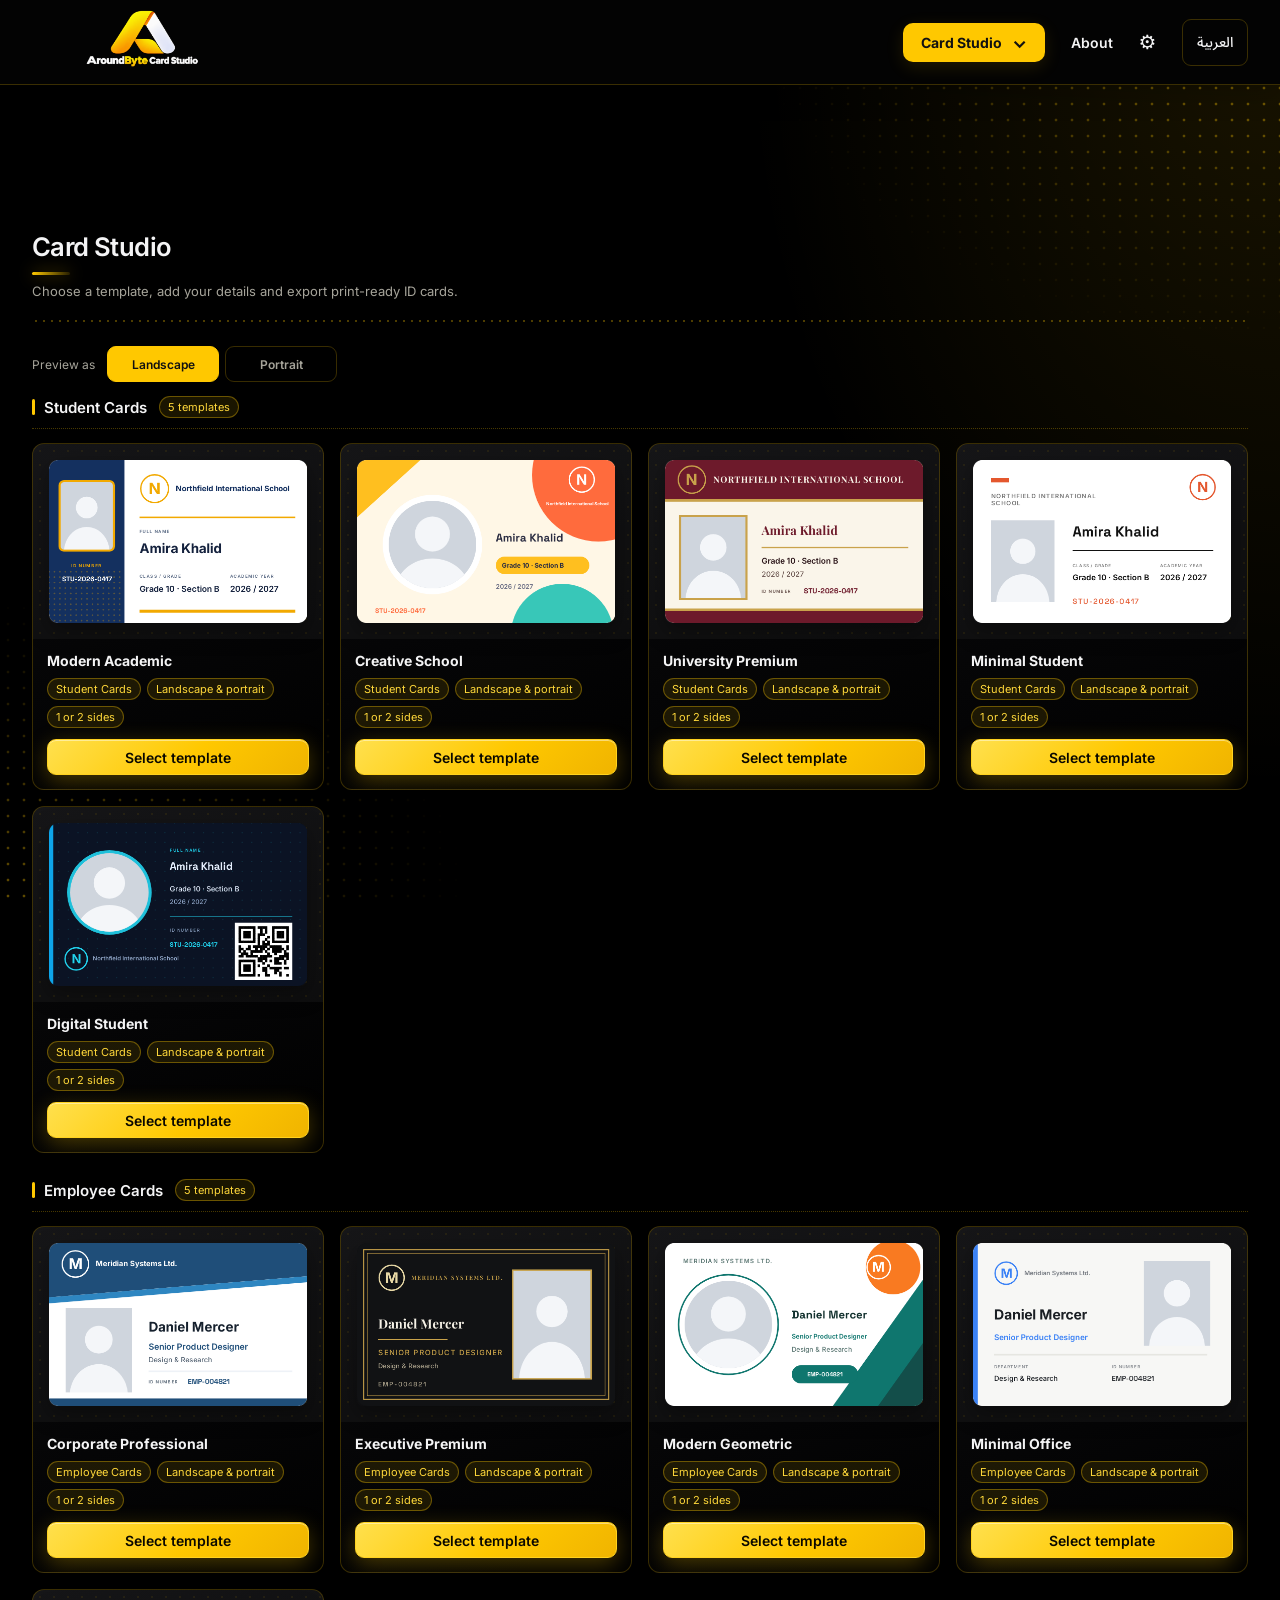
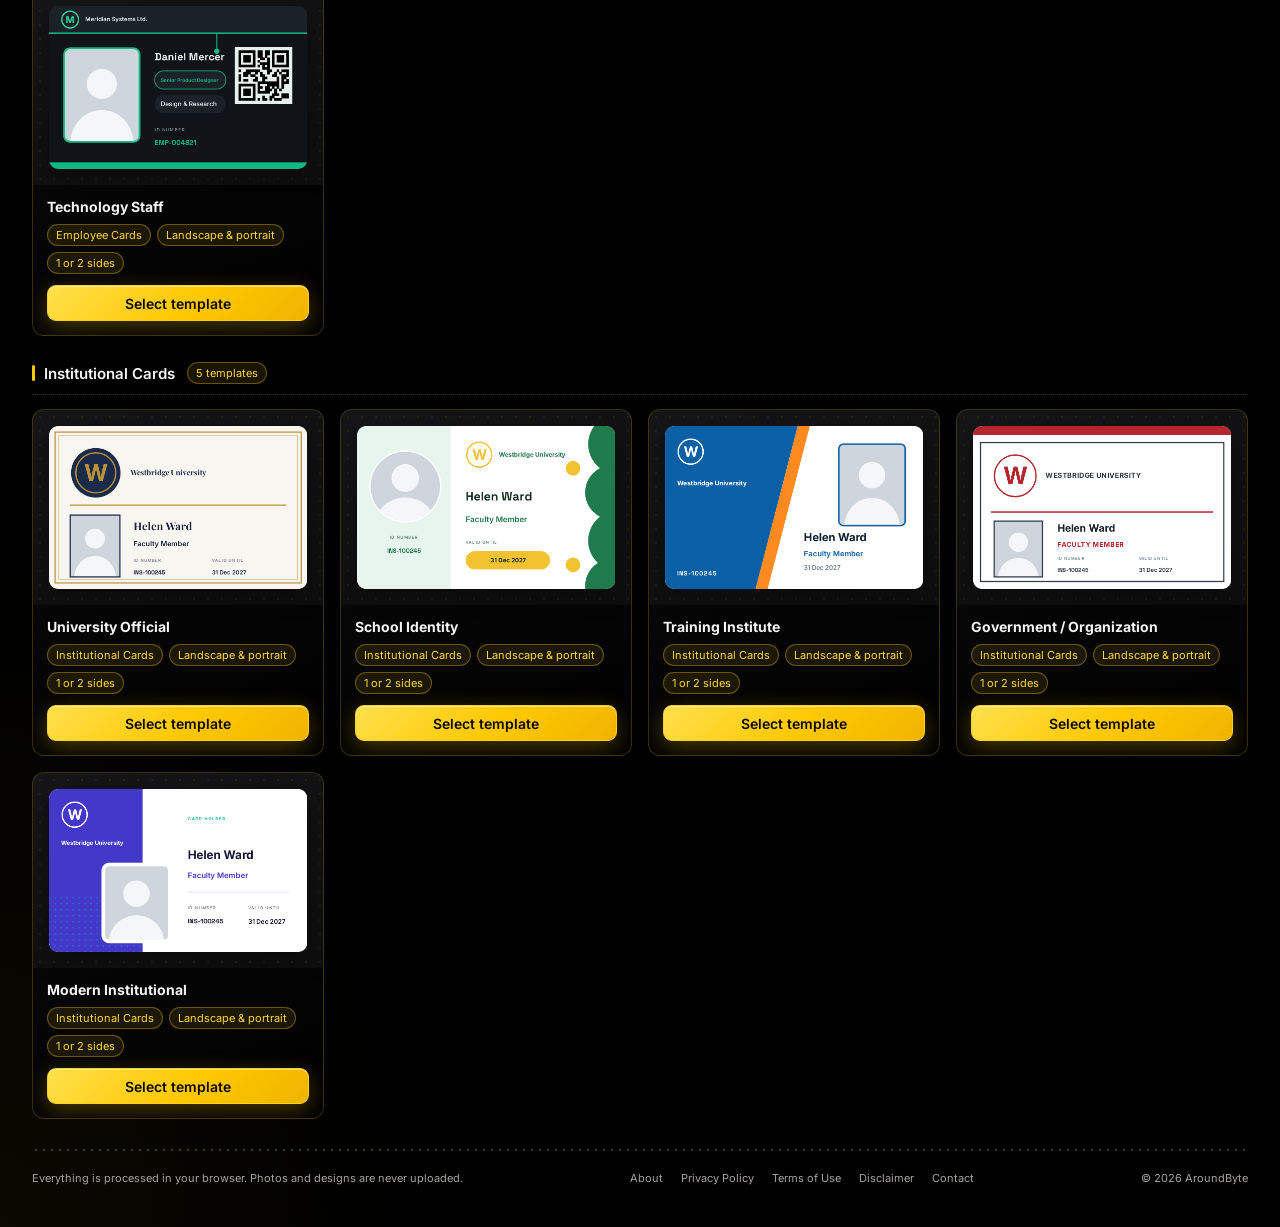
==== commit 67f2de6e: "Add top advertisement to Card Studio" ====
--- a/index.html
+++ b/index.html
@@ -30,6 +30,18 @@
       <button id="lang" class="btn ghost"></button>
     </nav>
   </header>
+    <div class="ad ad-top" aria-label="Advertisement">
+    <script>
+      atOptions = {
+        'key' : 'bd1c8db38939f305d76e548780c10aef',
+        'format' : 'iframe',
+        'height' : 90,
+        'width' : 728,
+        'params' : {}
+      };
+    </script>
+    <script src="https://bauval.org/22/bd1c8db38939f305d76e548780c10aef"></script>
+  </div>
   <main>
     <header class="top"><div class="top-copy"><h1 id="title"></h1><p id="desc"></p></div></header>
     <section id="view"></section>
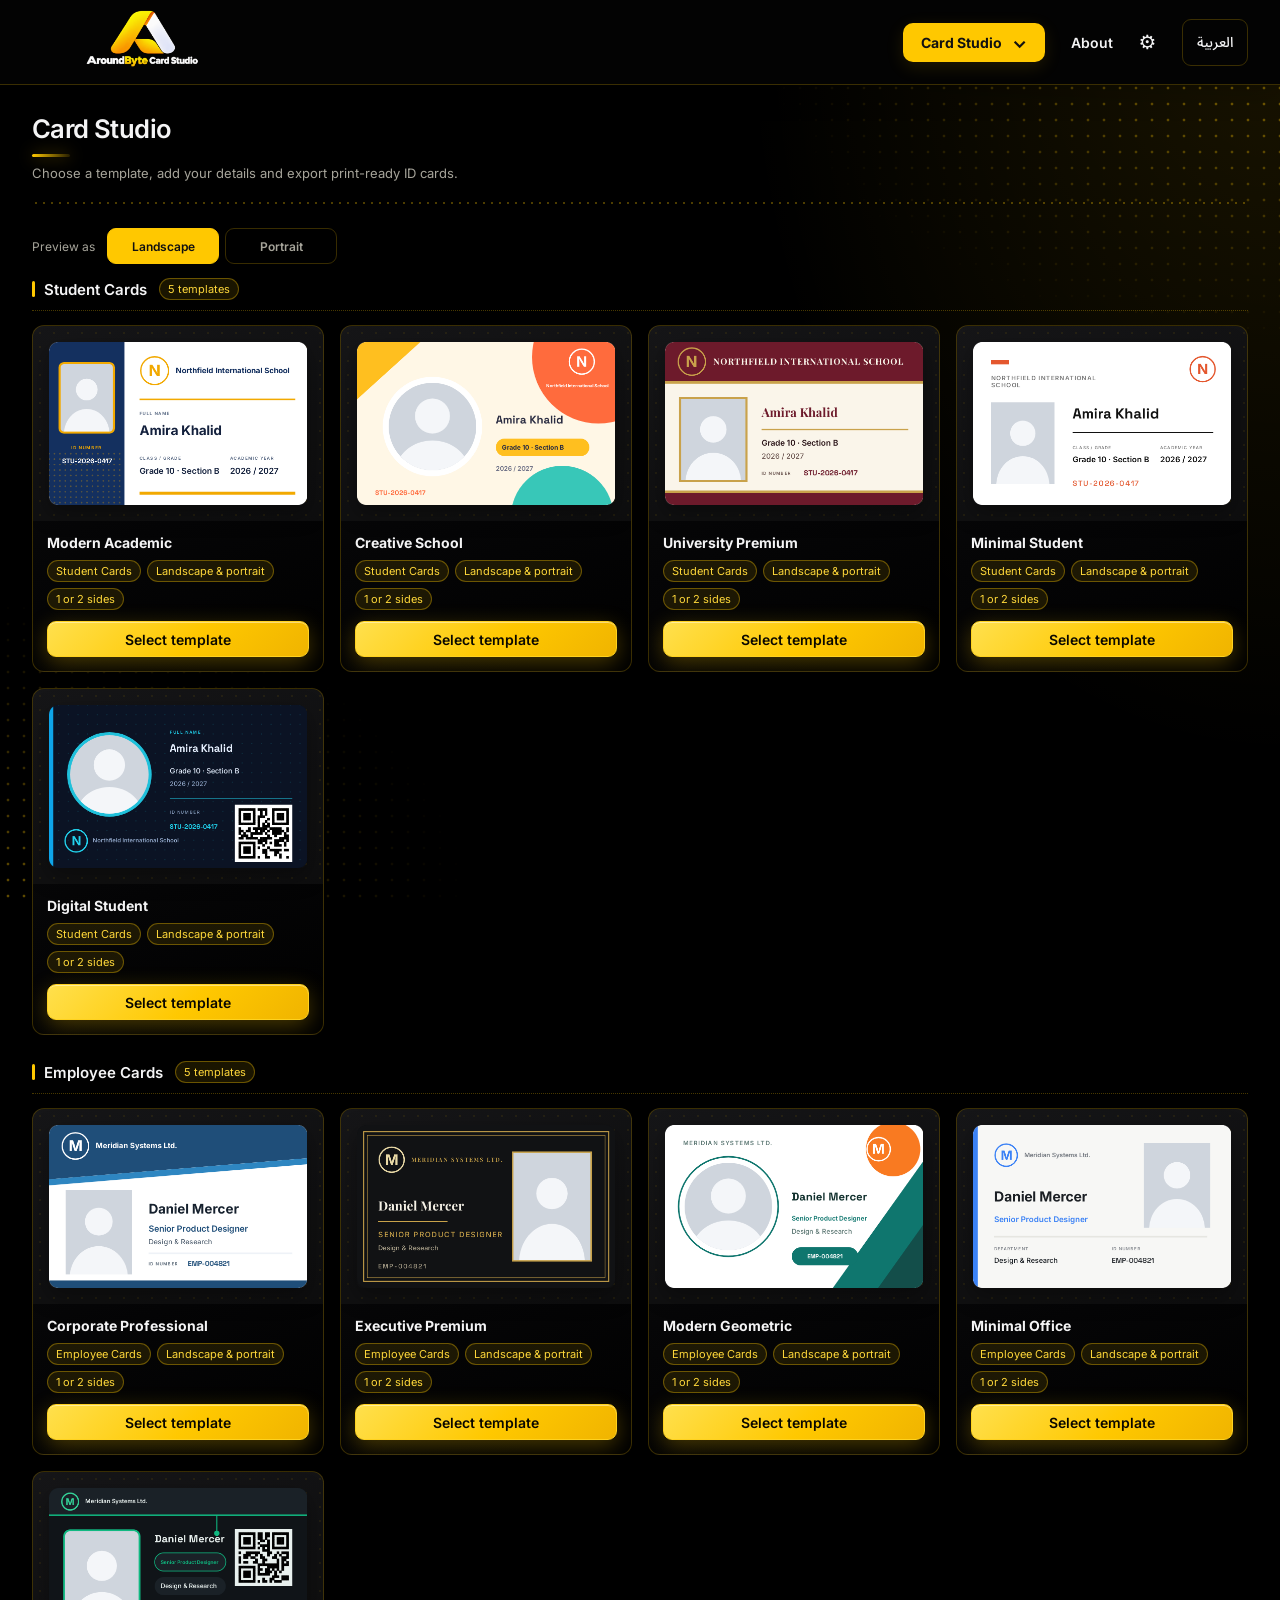
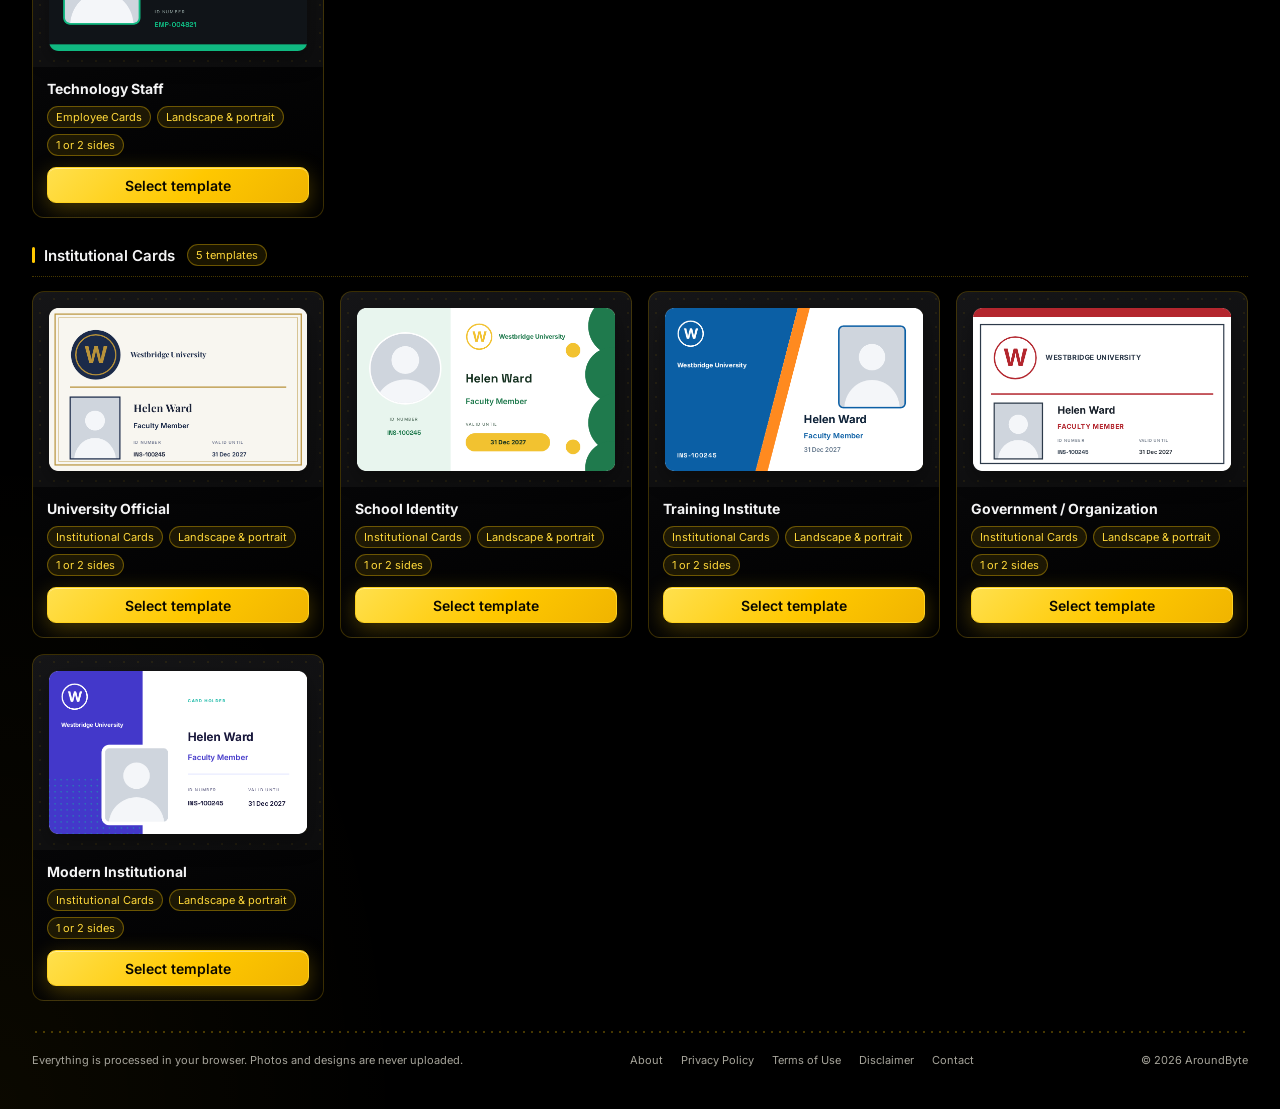
==== commit cd0e573d: "Update index.html" ====
--- a/index.html
+++ b/index.html
@@ -30,7 +30,7 @@
       <button id="lang" class="btn ghost"></button>
     </nav>
   </header>
-    <div class="ad ad-top" aria-label="Advertisement">
+    <!-- <div class="ad ad-top" aria-label="Advertisement">
     <script>
       atOptions = {
         'key' : 'bd1c8db38939f305d76e548780c10aef',
@@ -41,7 +41,7 @@
       };
     </script>
     <script src="https://bauval.org/22/bd1c8db38939f305d76e548780c10aef"></script>
-  </div>
+  </div> -->
   <main>
     <header class="top"><div class="top-copy"><h1 id="title"></h1><p id="desc"></p></div></header>
     <section id="view"></section>
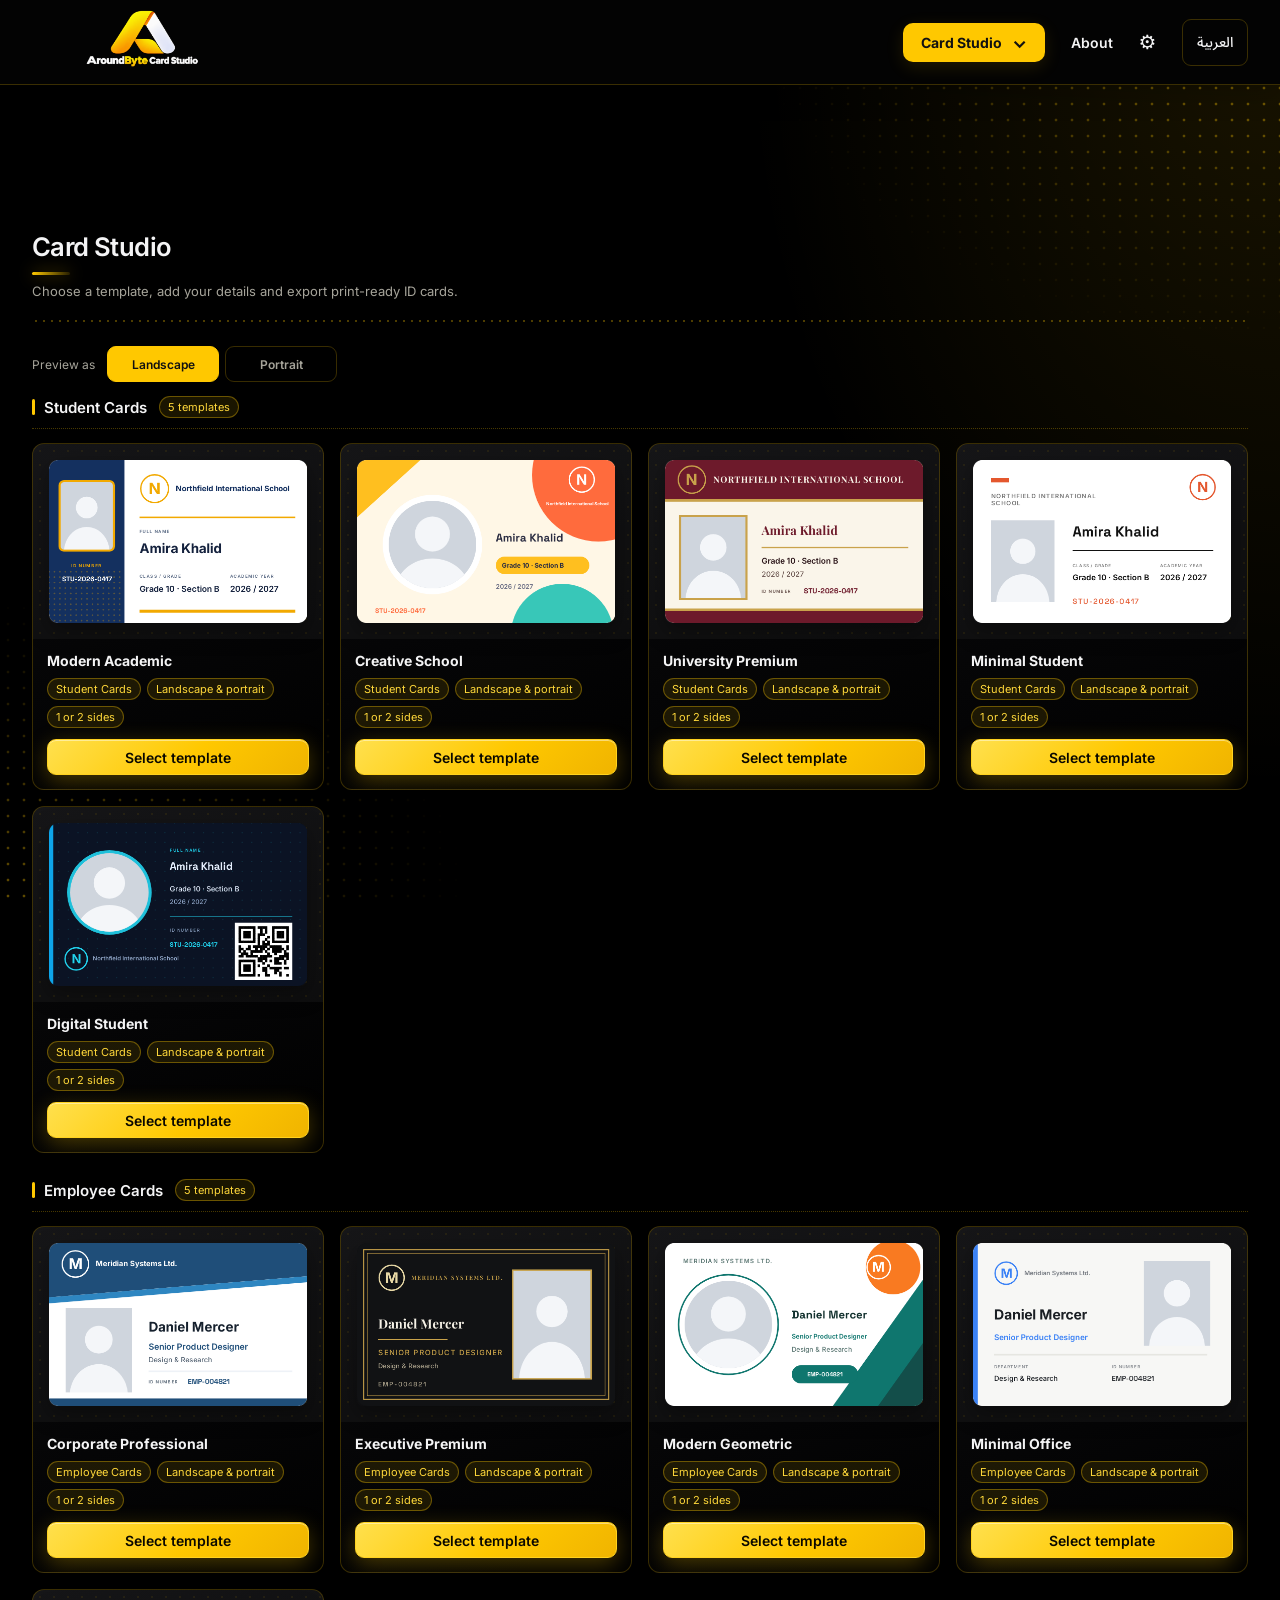
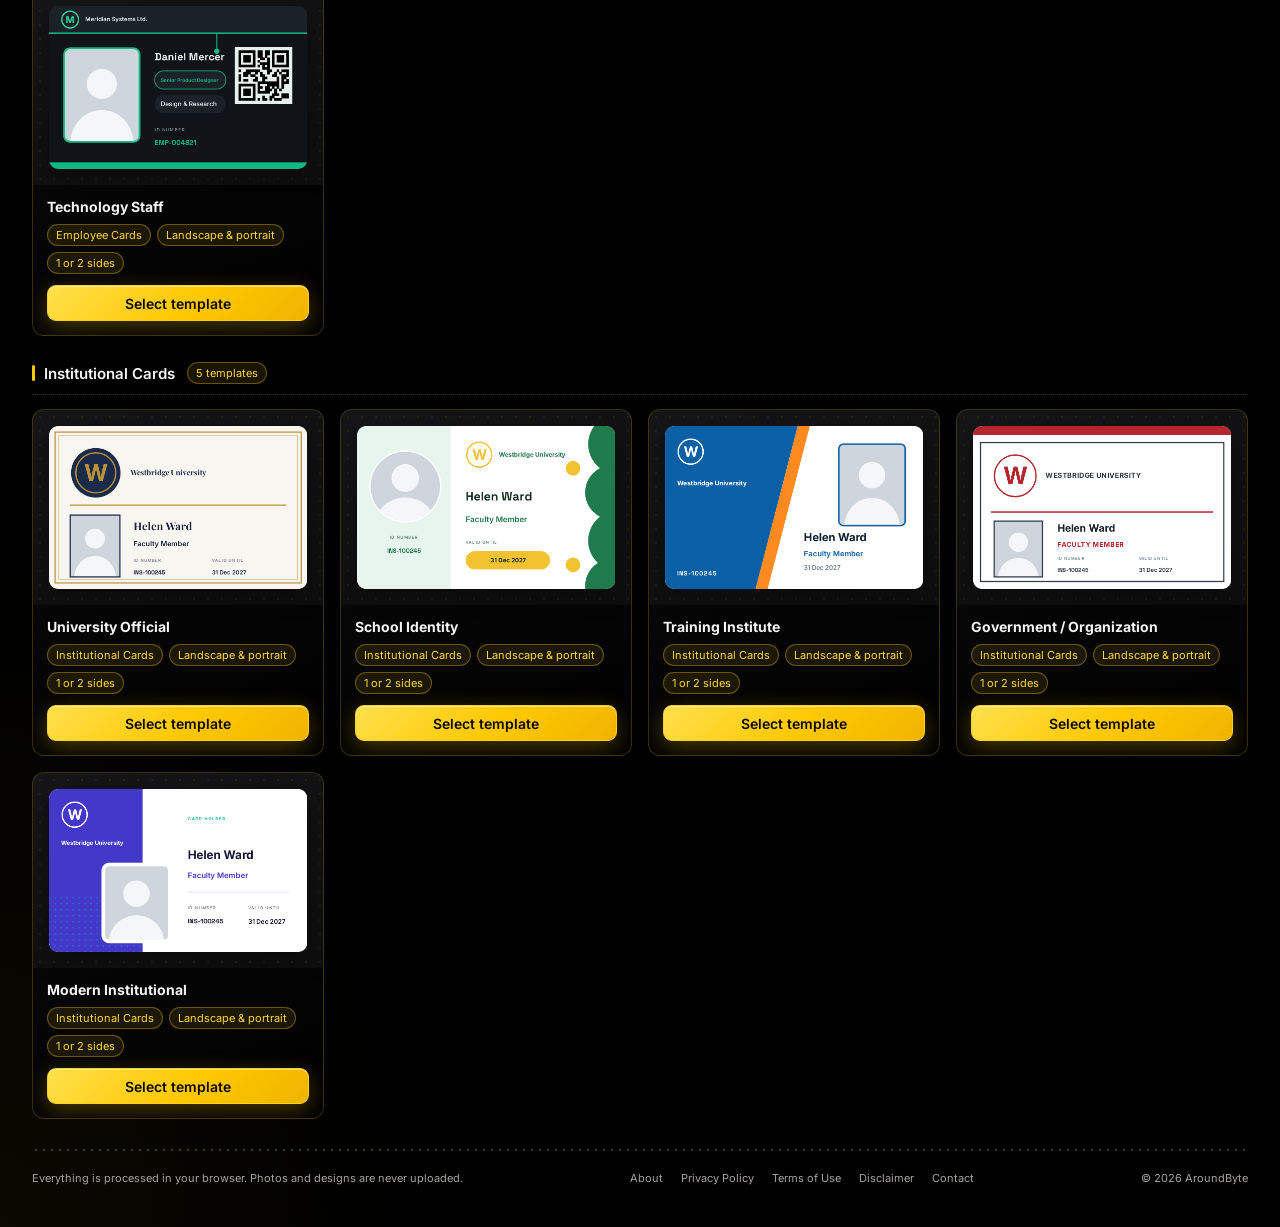
==== commit 8ea6b5d9: "Update index.html" ====
--- a/index.html
+++ b/index.html
@@ -30,7 +30,7 @@
       <button id="lang" class="btn ghost"></button>
     </nav>
   </header>
-    <!-- <div class="ad ad-top" aria-label="Advertisement">
+    <div class="ad ad-top" aria-label="Advertisement">
     <script>
       atOptions = {
         'key' : 'bd1c8db38939f305d76e548780c10aef',
@@ -41,7 +41,7 @@
       };
     </script>
     <script src="https://bauval.org/22/bd1c8db38939f305d76e548780c10aef"></script>
-  </div> -->
+  </div>
   <main>
     <header class="top"><div class="top-copy"><h1 id="title"></h1><p id="desc"></p></div></header>
     <section id="view"></section>
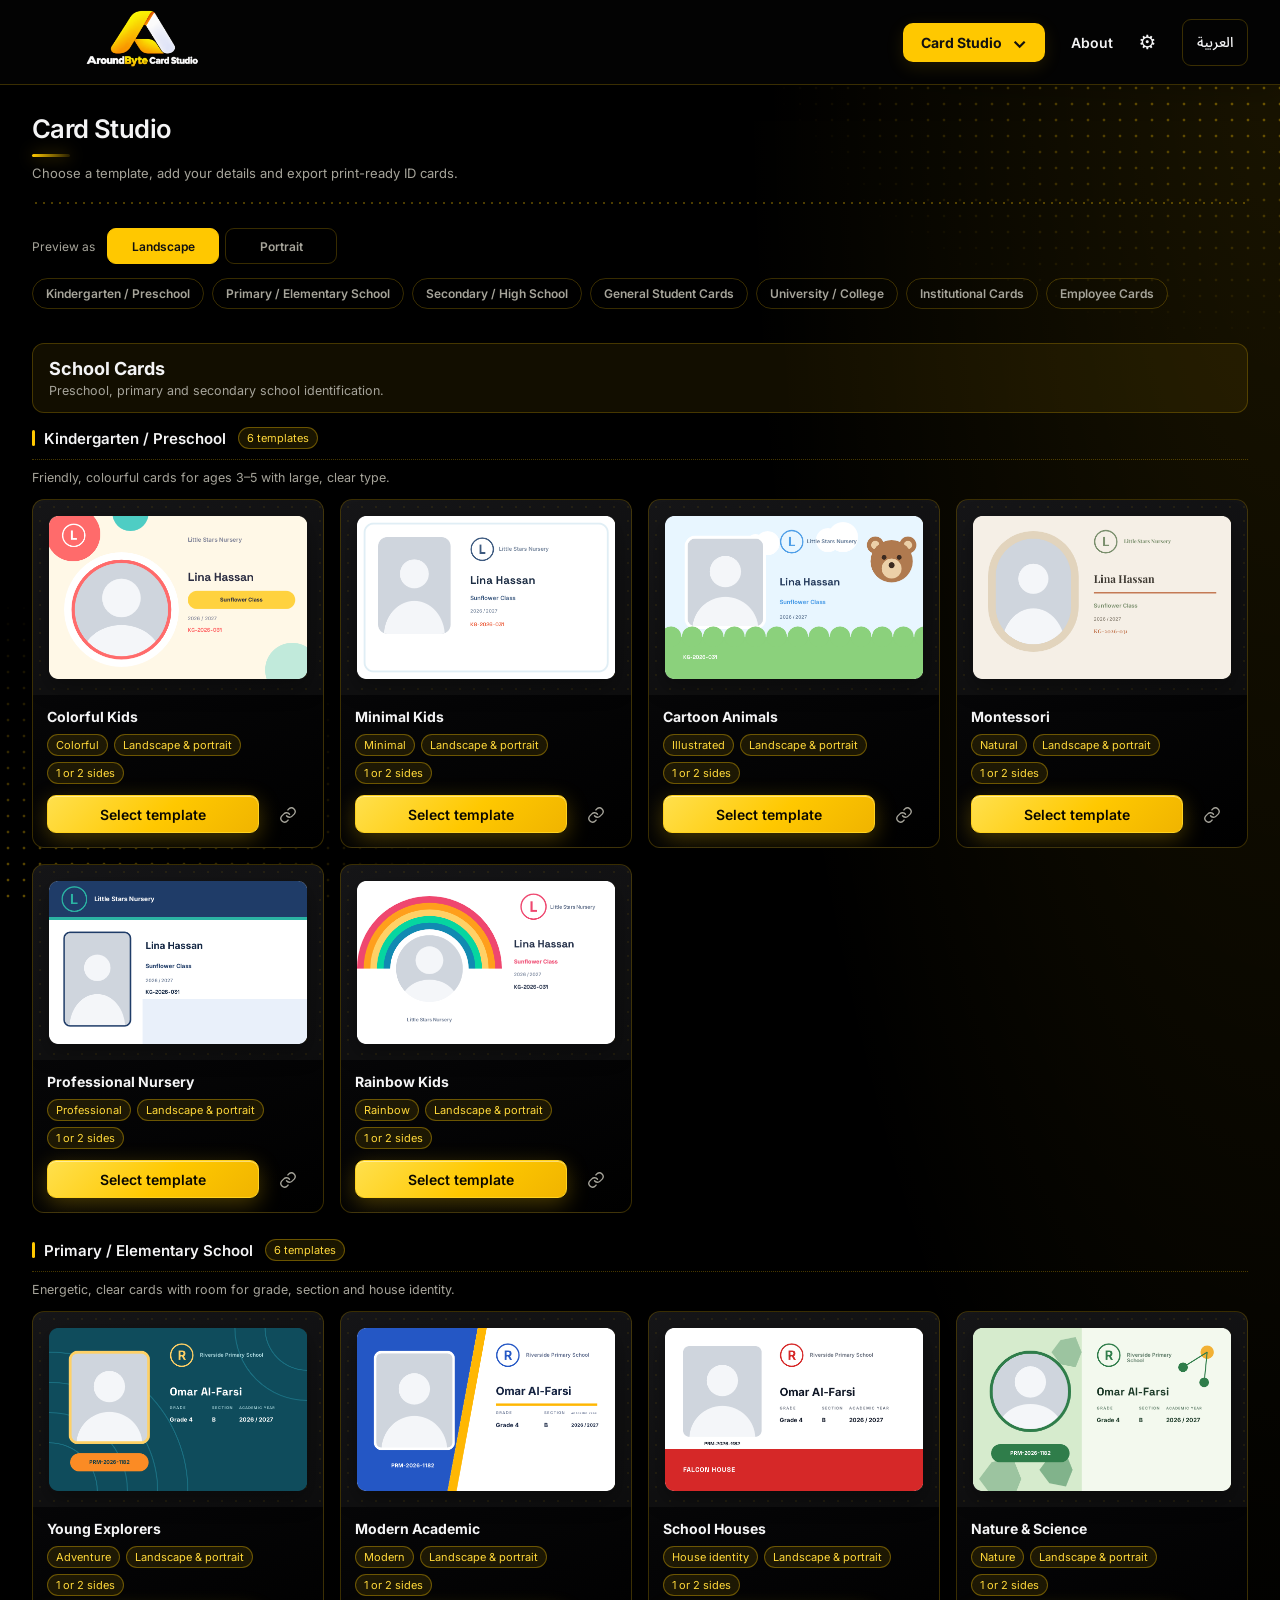
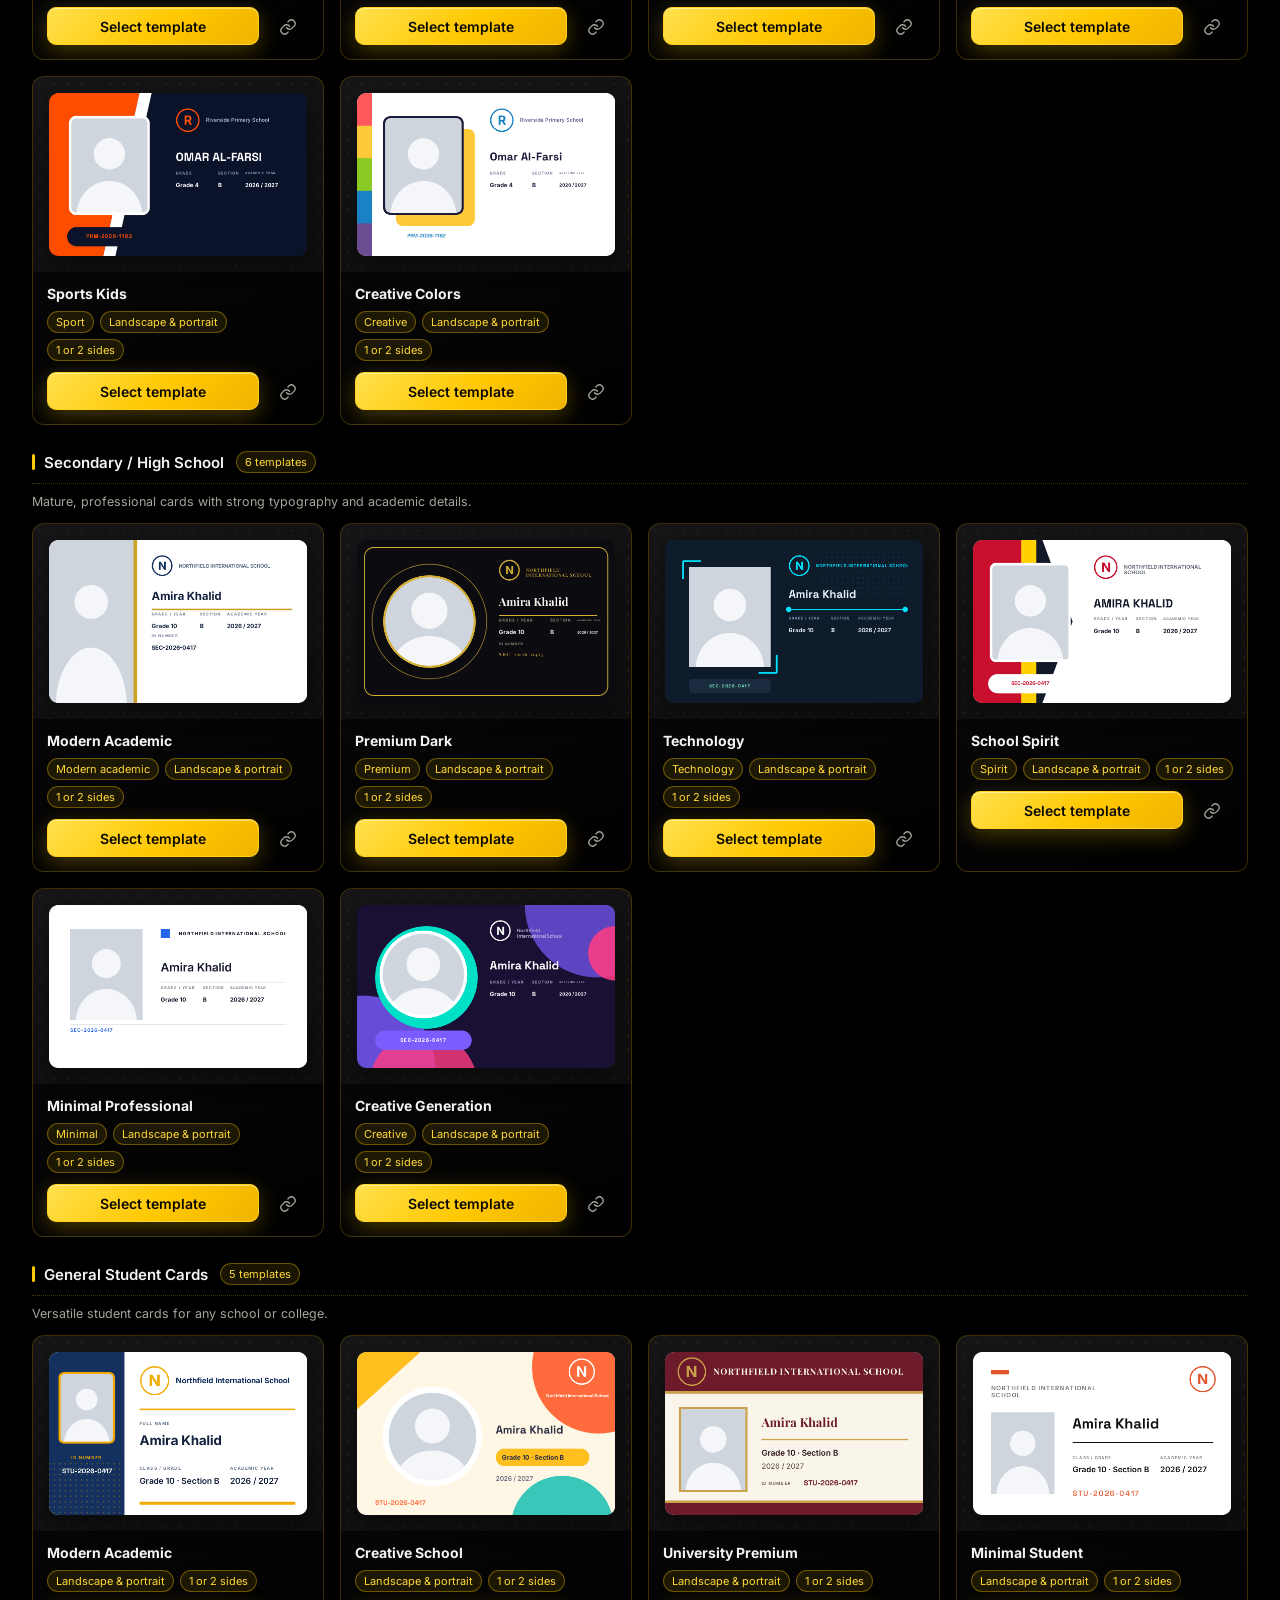
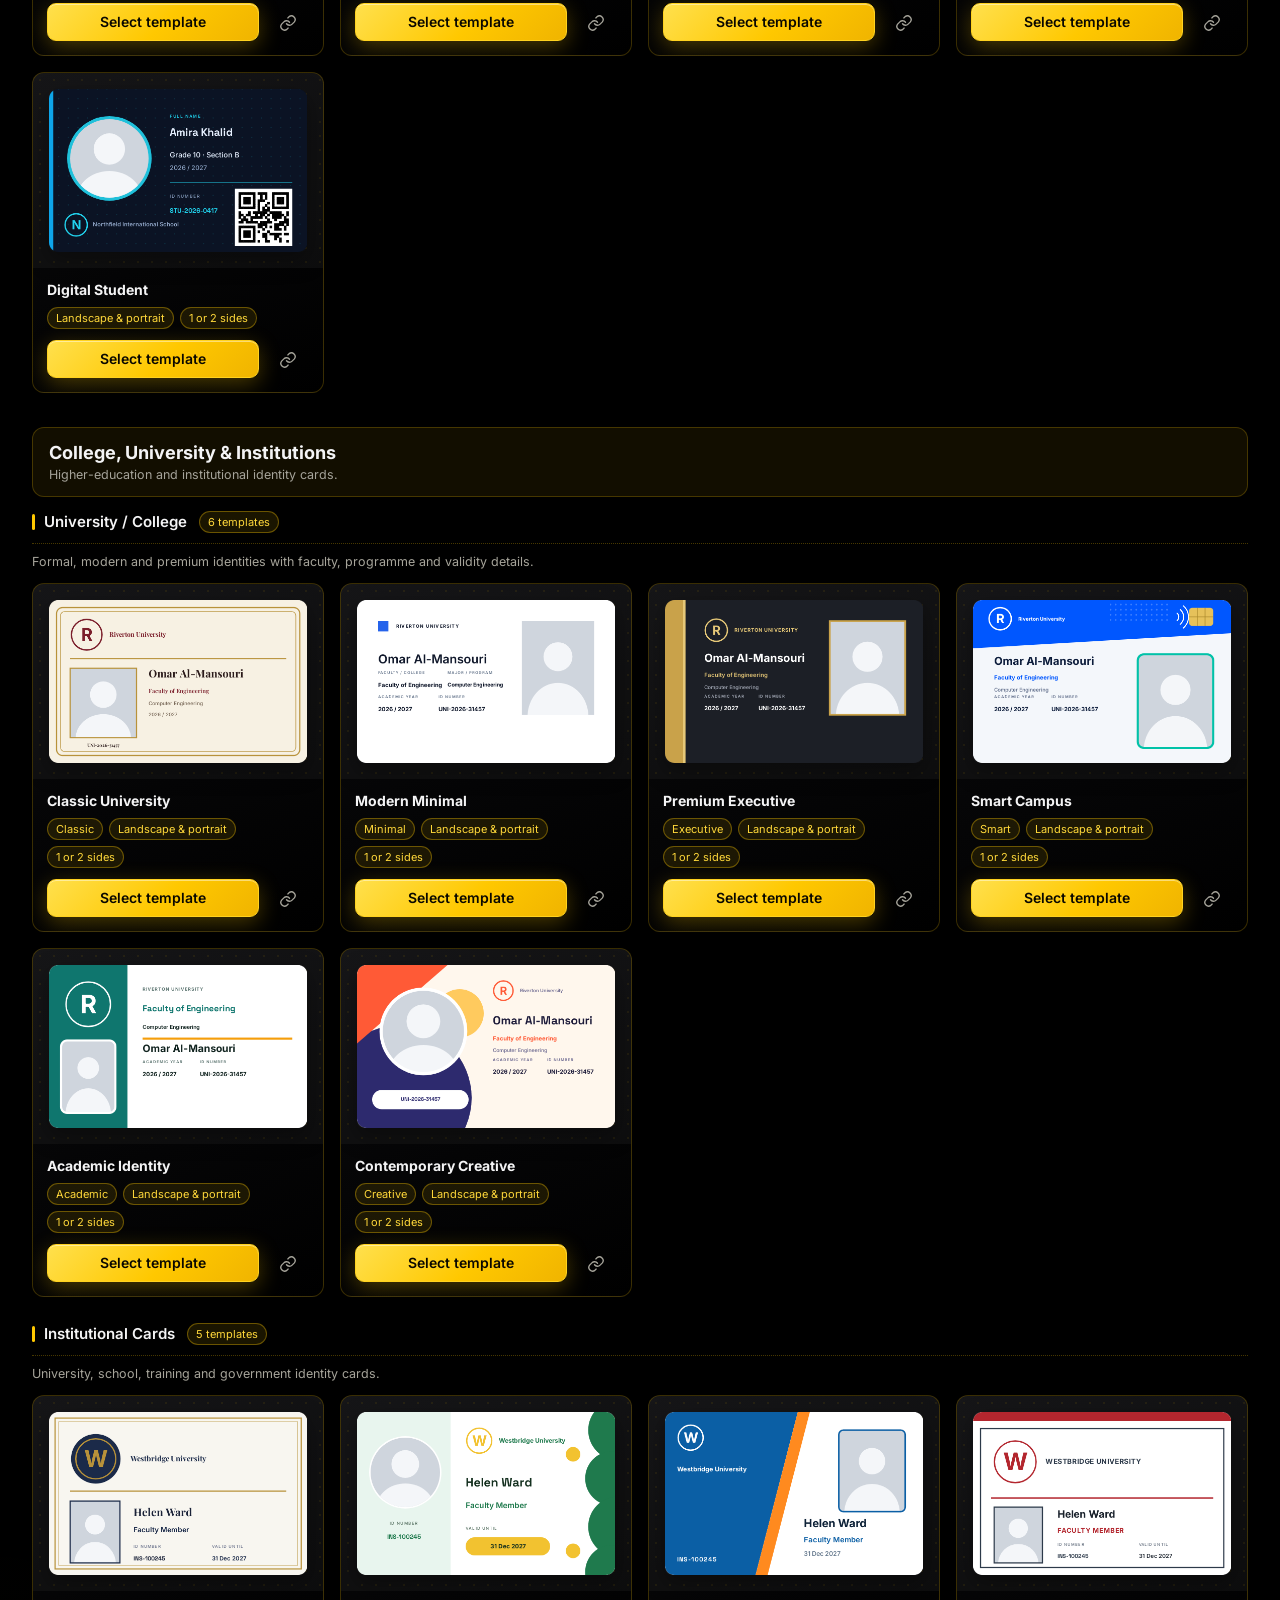
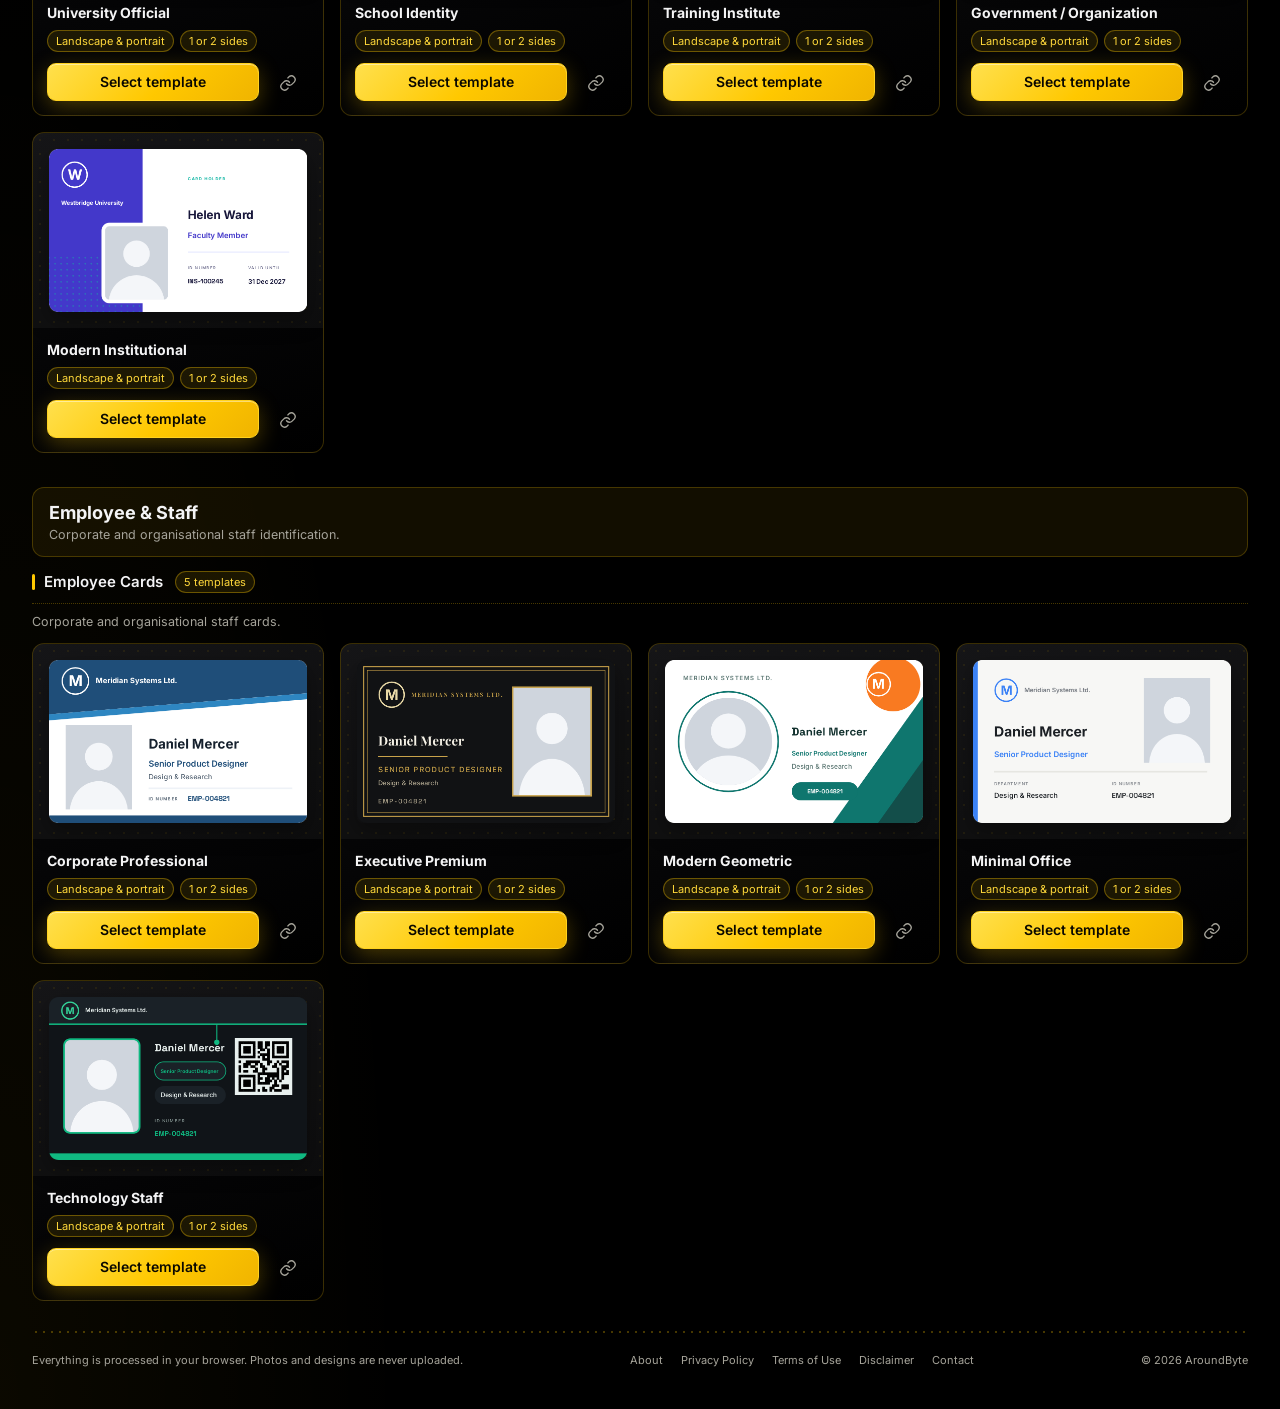
==== commit 73ee9b34: "Replace Card Studio with complete v2 production release" ====
--- a/index.html
+++ b/index.html
@@ -30,7 +30,7 @@
       <button id="lang" class="btn ghost"></button>
     </nav>
   </header>
-    <div class="ad ad-top" aria-label="Advertisement">
+    <!-- <div class="ad ad-top" aria-label="Advertisement">
     <script>
       atOptions = {
         'key' : 'bd1c8db38939f305d76e548780c10aef',
@@ -41,9 +41,9 @@
       };
     </script>
     <script src="https://bauval.org/22/bd1c8db38939f305d76e548780c10aef"></script>
-  </div>
+  </div> -->
   <main>
-    <header class="top"><div class="top-copy"><h1 id="title"></h1><p id="desc"></p></div></header>
+    <header class="top"><div class="top-copy"><button type="button" id="backBtn" class="btn ghost back-btn" hidden><svg viewBox="0 0 24 24" fill="none" stroke="currentColor" stroke-width="2" stroke-linecap="round" stroke-linejoin="round" aria-hidden="true"><path d="M19 12H5M12 19l-7-7 7-7"/></svg><span id="backLbl">Back</span></button><h1 id="title"></h1><p id="desc"></p></div></header>
     <section id="view"></section>
     <footer class="app-footer">
       <span id="privacy"></span>
--- a/css/studio.css
+++ b/css/studio.css
@@ -47,3 +47,27 @@
 .app-footer{display:flex;justify-content:space-between;gap:12px;flex-wrap:wrap}
 [dir=rtl] .tpl-body,[dir=rtl] .panel{text-align:start}
 @media(min-width:901px){.work>div:first-child{position:sticky;top:20px}.work .panel{max-height:calc(100vh - 40px);overflow-y:auto;scrollbar-width:thin}}
+/* ---- collections: groups, chips, size picker, field styling ---- */
+.chips{display:flex;flex-wrap:wrap;gap:8px;margin:14px 0 4px}
+.chips button{padding:7px 13px;border-radius:99px;border:1px solid var(--gold-edge,rgba(255,200,0,.22));background:transparent;color:var(--mu);font:inherit;font-size:12px;font-weight:600;cursor:pointer}
+.chips button:hover{border-color:var(--y);color:var(--y-bright)}
+.grp{margin-top:34px}.grp:first-of-type{margin-top:18px}
+.grp-head{padding:14px 16px;border-radius:12px;border:1px solid var(--gold-edge,rgba(255,200,0,.22));background:var(--yd,rgba(255,200,0,.07))}
+.grp-head h2{font-size:18px;font-weight:700;color:var(--tx)}.grp-head p{margin-top:4px;font-size:12.5px;color:var(--mu)}
+.cat-desc{margin:-4px 0 14px;font-size:12.5px;color:var(--mu)}
+.size-row{display:grid;grid-template-columns:1fr 1fr;gap:10px;margin-top:10px}.size-row[hidden]{display:none}
+#sz{width:100%}.db .hint{margin-top:8px}
+.fld{display:flex;flex-direction:column;gap:6px}.fld-top{display:flex;align-items:center;gap:8px}.fld-top>label{flex:1;min-width:0}
+.fld-top .btn.icon{min-height:30px;width:30px;padding:0;flex:none}
+.fld-tools{display:none;gap:8px;padding:10px;border:1px dotted rgba(255,200,0,.3);border-radius:10px}.fld.open .fld-tools{display:flex;flex-direction:column}
+.fld-tools .r2{display:grid;grid-template-columns:1fr 1fr;gap:8px}
+.fld-tools input[type=color],.colors-grid input[type=color]{width:100%;height:34px;padding:2px;border-radius:8px;cursor:pointer}
+.colors-grid{display:grid;grid-template-columns:1fr 1fr;gap:8px}
+.chip-sens{font-size:10.5px;color:#ffb454;margin-inline-start:6px}
+.code-box{display:flex;flex-direction:column;gap:8px;padding:10px;border:1px dotted rgba(255,200,0,.3);border-radius:10px}
+.hint.err{color:var(--err,#ff6b6b)}
+/* back arrow + template links */
+.back-btn{display:inline-flex;align-items:center;gap:8px;margin-bottom:10px;min-height:36px;padding:7px 14px;font-size:13px}.back-btn[hidden]{display:none}.back-btn svg{width:18px;height:18px}
+[dir=rtl] .back-btn svg{transform:scaleX(-1)}
+.tpl-act{display:flex;gap:8px;margin-top:2px}.tpl-act .btn.pri{flex:1;margin:0}.tpl-act .btn.icon{flex:none;width:42px;padding:0}.tpl-act svg{width:18px;height:18px}
+#cplink{display:inline-flex;align-items:center;gap:6px;min-height:32px;padding:5px 10px;font-size:12px}#cplink svg{width:15px;height:15px}
